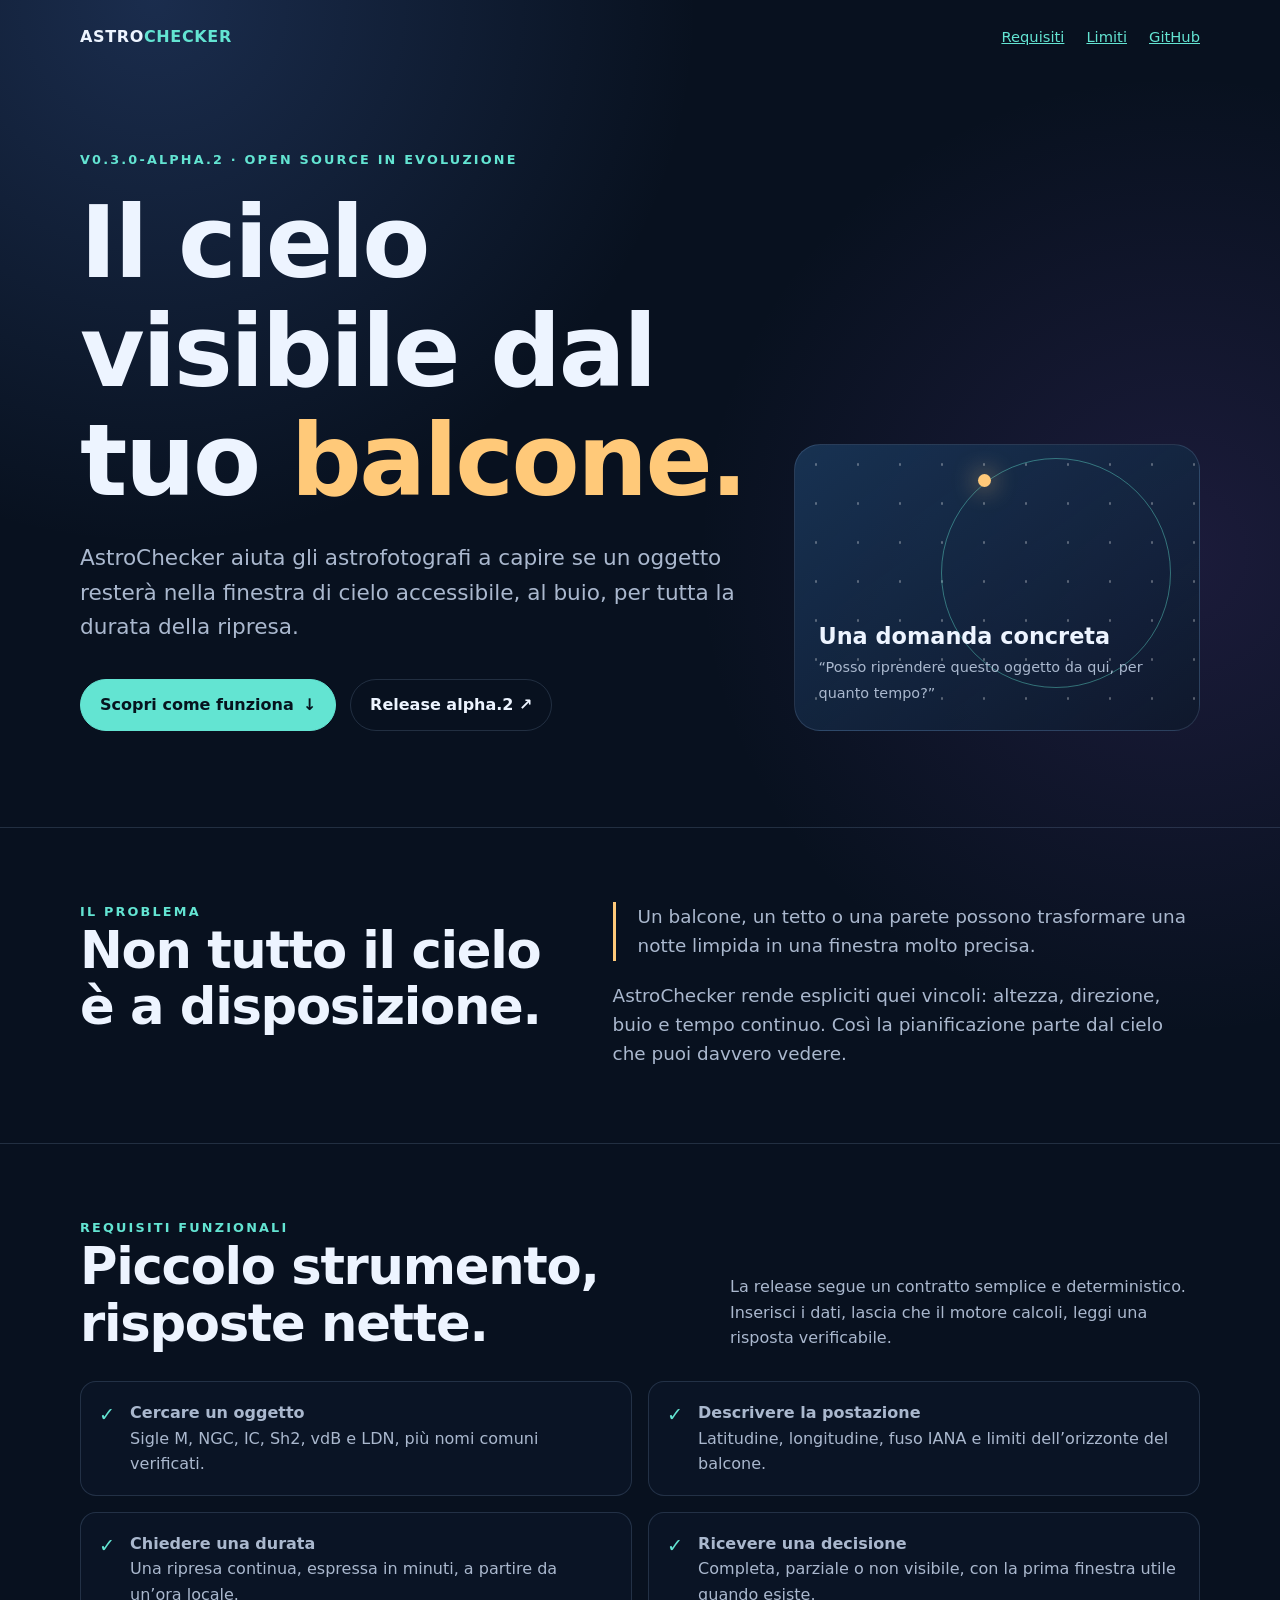
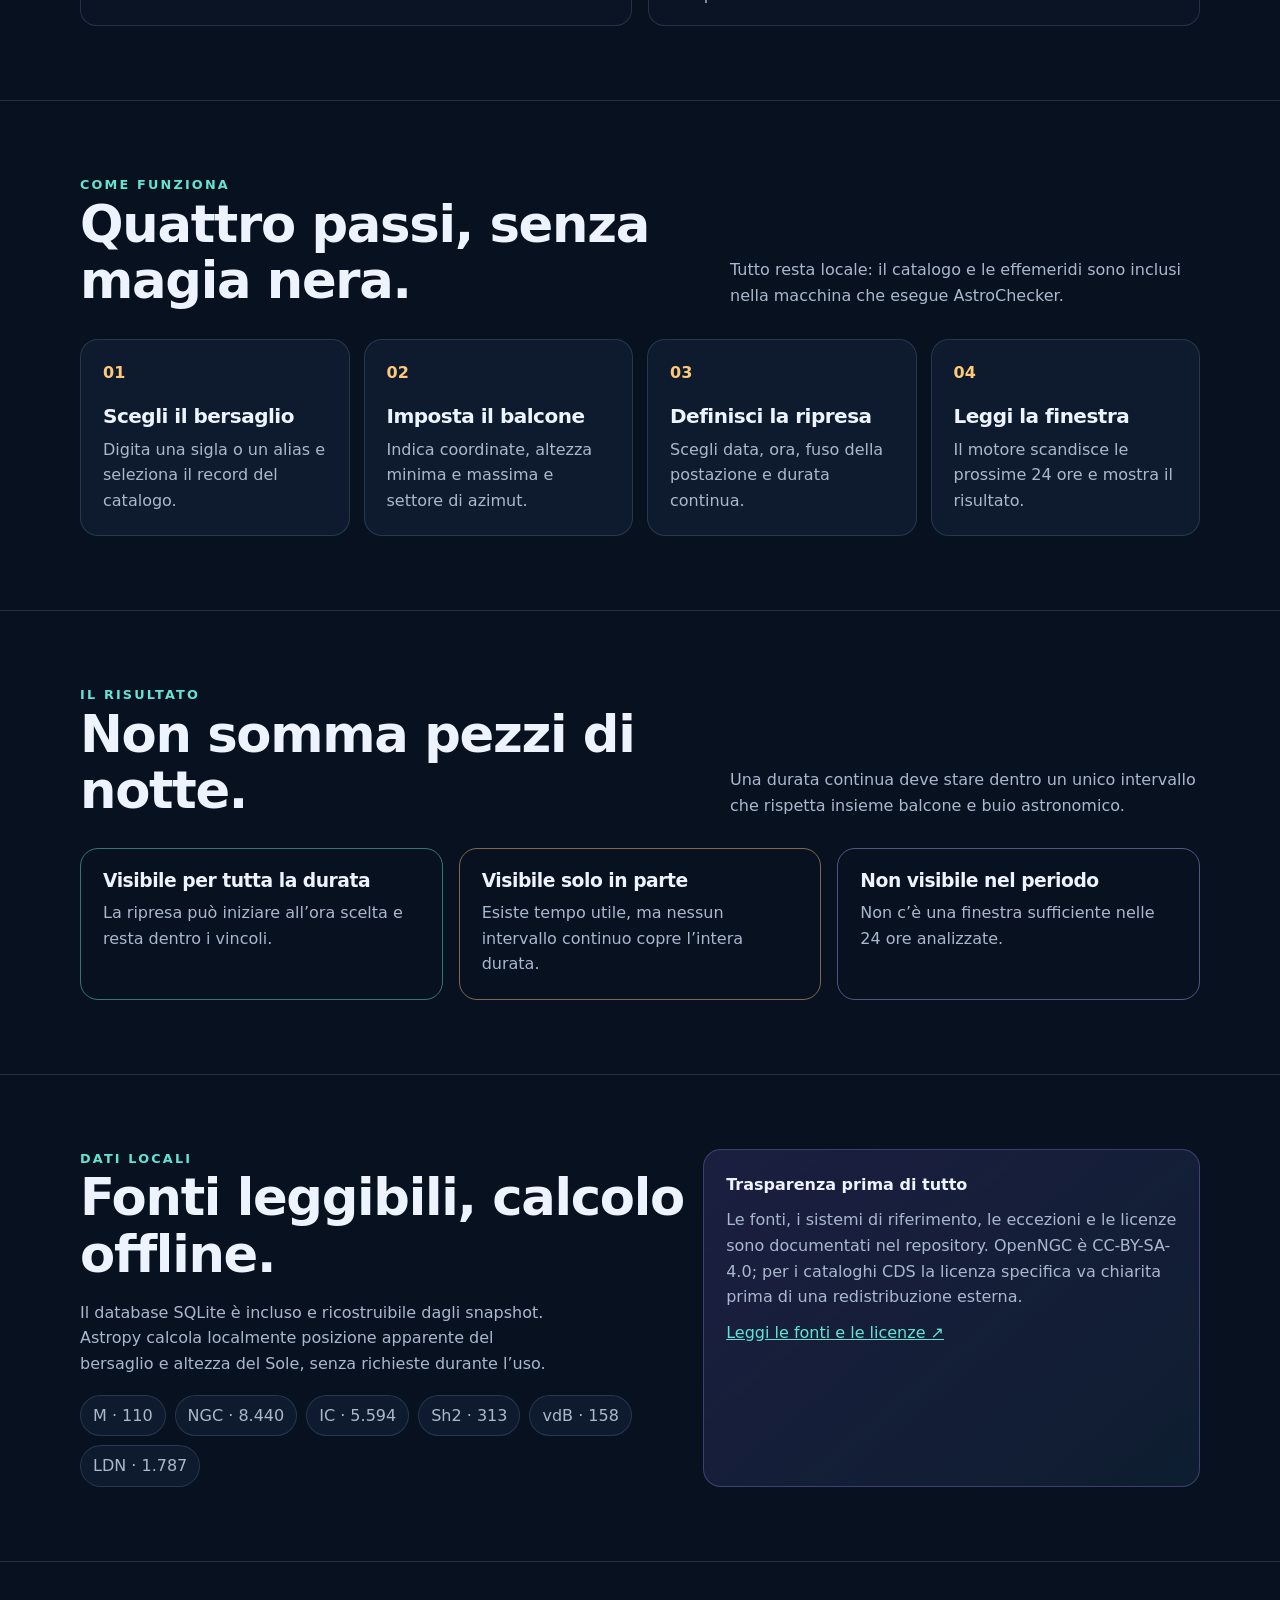
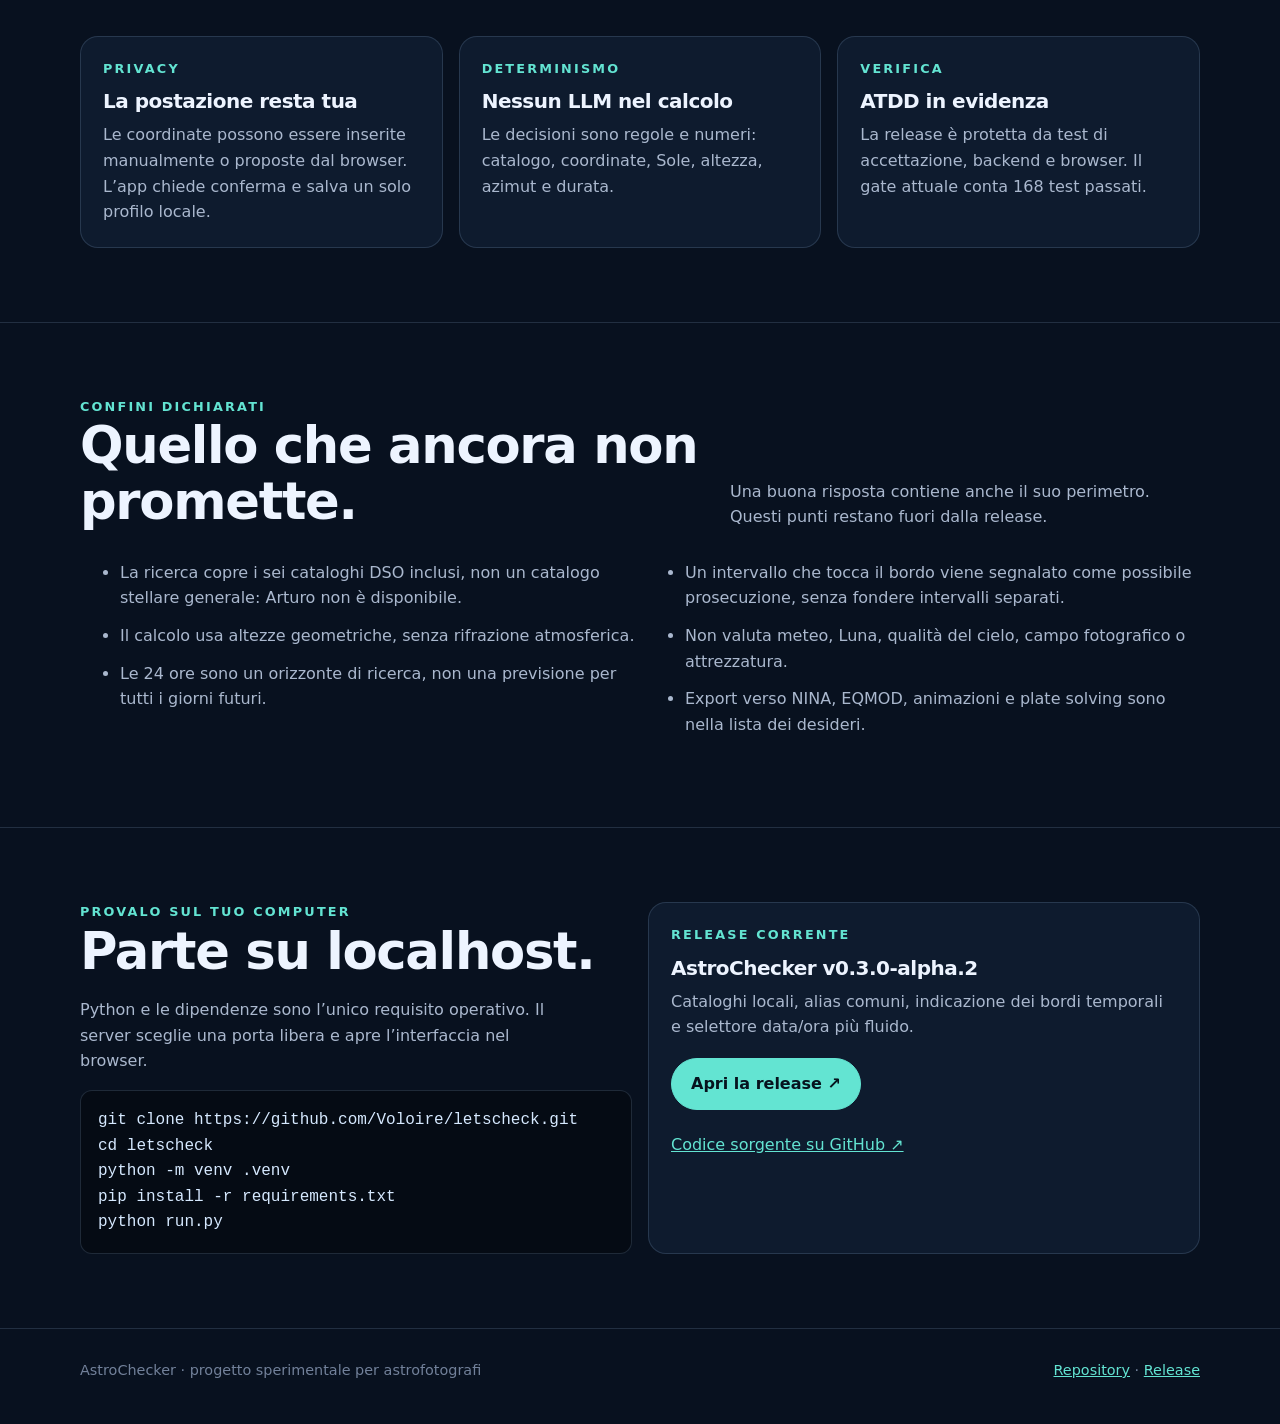
==== docs/index.html @ 970d2147 "Publish AstroChecker project page" ====
<!doctype html>
<html lang="it">
<head>
  <meta charset="utf-8">
  <meta name="viewport" content="width=device-width, initial-scale=1">
  <meta name="description" content="AstroChecker: pianifica una sessione fotografica dal tuo balcone, con dati locali e criteri trasparenti.">
  <title>AstroChecker · Pianifica il cielo dal tuo balcone</title>
  <style>
    :root {
      color-scheme: dark;
      --ink: #edf4ff;
      --muted: #aab8ce;
      --faint: #72819a;
      --bg: #08111f;
      --panel: rgba(17, 31, 52, .78);
      --line: rgba(152, 181, 221, .18);
      --cyan: #63e4d2;
      --amber: #ffc979;
      --violet: #a99cff;
      --max: 1120px;
    }
    * { box-sizing: border-box; }
    html { scroll-behavior: smooth; }
    body {
      margin: 0;
      color: var(--ink);
      background:
        radial-gradient(circle at 12% 0%, rgba(76, 119, 202, .27), transparent 34rem),
        radial-gradient(circle at 92% 12%, rgba(117, 74, 185, .18), transparent 30rem),
        var(--bg);
      font: 16px/1.6 system-ui, -apple-system, BlinkMacSystemFont, "Segoe UI", sans-serif;
    }
    a { color: var(--cyan); }
    a:focus-visible, button:focus-visible { outline: 3px solid var(--amber); outline-offset: 4px; }
    .shell { width: min(calc(100% - 40px), var(--max)); margin: 0 auto; }
    .topbar { display: flex; justify-content: space-between; align-items: center; padding: 24px 0; }
    .brand { color: var(--ink); text-decoration: none; font-weight: 750; letter-spacing: .04em; }
    .brand span { color: var(--cyan); }
    .toplinks { display: flex; gap: 22px; font-size: .92rem; }
    .hero { padding: 76px 0 96px; position: relative; }
    .eyebrow { color: var(--cyan); font-size: .8rem; font-weight: 800; letter-spacing: .17em; text-transform: uppercase; }
    h1, h2, h3 { line-height: 1.1; margin: 0; letter-spacing: -.025em; }
    h1 { max-width: 820px; font-size: clamp(2.8rem, 8vw, 6.2rem); margin-top: 18px; }
    h1 em { color: var(--amber); font-style: normal; }
    .lead { color: var(--muted); font-size: clamp(1.1rem, 2vw, 1.35rem); max-width: 680px; margin: 26px 0 34px; }
    .actions { display: flex; flex-wrap: wrap; gap: 14px; }
    .button { border: 1px solid var(--line); border-radius: 999px; color: var(--ink); display: inline-flex; align-items: center; gap: 9px; padding: 12px 19px; text-decoration: none; font-weight: 700; }
    .button.primary { color: #06131e; background: var(--cyan); border-color: var(--cyan); }
    .button:hover { transform: translateY(-1px); }
    .hero-grid { display: grid; grid-template-columns: 1.25fr .75fr; gap: 36px; align-items: end; }
    .sky-card { min-height: 250px; border: 1px solid var(--line); border-radius: 26px; background: linear-gradient(145deg, rgba(25, 53, 87, .9), rgba(14, 24, 43, .78)); padding: 24px; position: relative; overflow: hidden; }
    .sky-card:before { content: ""; position: absolute; inset: 0; background-image: radial-gradient(circle, rgba(255,255,255,.75) 0 1px, transparent 1.5px); background-size: 42px 39px; opacity: .4; }
    .orbit { position: absolute; width: 230px; height: 230px; border: 1px solid rgba(99, 228, 210, .42); border-radius: 50%; right: 28px; top: 13px; }
    .orbit:after { content: ""; position: absolute; width: 13px; height: 13px; border-radius: 50%; background: var(--amber); top: 15px; left: 36px; box-shadow: 0 0 25px var(--amber); }
    .sky-copy { position: relative; z-index: 1; margin-top: 150px; }
    .sky-copy strong { display: block; font-size: 1.4rem; }
    .sky-copy span { color: var(--muted); font-size: .9rem; }
    section { padding: 74px 0; border-top: 1px solid var(--line); }
    .section-heading { display: flex; justify-content: space-between; gap: 30px; align-items: end; margin-bottom: 30px; }
    h2 { font-size: clamp(2rem, 4vw, 3.2rem); }
    .section-intro { max-width: 470px; color: var(--muted); margin: 0; }
    .problem { display: grid; grid-template-columns: .9fr 1.1fr; gap: 52px; }
    .problem p { color: var(--muted); font-size: 1.15rem; margin: 0; }
    .quote { border-left: 3px solid var(--amber); padding-left: 22px; color: var(--ink); font-size: 1.35rem; }
    .cards { display: grid; grid-template-columns: repeat(3, 1fr); gap: 16px; }
    .card { border: 1px solid var(--line); border-radius: 18px; background: var(--panel); padding: 22px; }
    .card .number { color: var(--cyan); font-weight: 800; font-size: .83rem; letter-spacing: .14em; }
    .card h3 { margin-top: 11px; font-size: 1.25rem; }
    .card p { color: var(--muted); margin: 10px 0 0; }
    .requirements { display: grid; grid-template-columns: 1fr 1fr; gap: 16px; }
    .requirement { display: flex; gap: 15px; border: 1px solid var(--line); border-radius: 16px; padding: 18px; background: rgba(12, 24, 42, .62); }
    .check { color: var(--cyan); font-size: 1.2rem; font-weight: 900; }
    .requirement strong { display: block; }
    .requirement span:last-child { color: var(--muted); }
    .flow { counter-reset: step; display: grid; grid-template-columns: repeat(4, 1fr); gap: 14px; }
    .flow .card { position: relative; padding-top: 54px; }
    .flow .card:before { counter-increment: step; content: counter(step, decimal-leading-zero); position: absolute; top: 20px; left: 22px; color: var(--amber); font-weight: 850; }
    .results { display: grid; grid-template-columns: repeat(3, 1fr); gap: 16px; }
    .result { padding: 22px; border-radius: 18px; border: 1px solid var(--line); }
    .result h3 { margin-bottom: 8px; }
    .result p { color: var(--muted); margin: 0; }
    .result.full { border-color: rgba(99, 228, 210, .48); }
    .result.partial { border-color: rgba(255, 201, 121, .48); }
    .result.none { border-color: rgba(169, 156, 255, .48); }
    .data-grid { display: grid; grid-template-columns: 1.1fr .9fr; gap: 16px; }
    .catalogs { display: flex; flex-wrap: wrap; gap: 9px; margin-top: 18px; }
    .pill { border: 1px solid var(--line); border-radius: 999px; padding: 7px 12px; color: var(--muted); background: rgba(16, 31, 53, .75); }
    .note { border-radius: 18px; padding: 22px; background: linear-gradient(140deg, rgba(84, 70, 160, .26), rgba(20, 42, 65, .52)); border: 1px solid rgba(169, 156, 255, .27); }
    .note p { color: var(--muted); margin: 10px 0 0; }
    .limits { columns: 2; column-gap: 50px; color: var(--muted); }
    .limits li { break-inside: avoid; margin-bottom: 12px; }
    .launch { display: grid; grid-template-columns: 1fr 1fr; gap: 16px; align-items: stretch; }
    pre { overflow-x: auto; white-space: pre-wrap; overflow-wrap: anywhere; margin: 16px 0 0; padding: 17px; border-radius: 12px; color: #d6e9ff; background: #050b14; border: 1px solid var(--line); }
    .hero-grid > *, .problem > *, .data-grid > *, .launch > * { min-width: 0; }
    code { font-family: ui-monospace, SFMono-Regular, Consolas, monospace; }
    footer { border-top: 1px solid var(--line); padding: 30px 0 42px; color: var(--faint); font-size: .9rem; }
    footer .shell { display: flex; justify-content: space-between; gap: 20px; }
    @media (max-width: 800px) {
      .shell { width: min(calc(100% - 28px), var(--max)); }
      .topbar { align-items: flex-start; }
      .toplinks { gap: 12px; flex-direction: column; align-items: flex-end; }
      .hero { padding: 50px 0 68px; }
      .hero-grid, .problem, .data-grid, .launch { grid-template-columns: 1fr; }
      .sky-card { min-height: 205px; }
      .cards, .results, .flow { grid-template-columns: 1fr; }
      .requirements { grid-template-columns: 1fr; }
      .section-heading { display: block; }
      .section-intro { margin-top: 14px; }
      .limits { columns: 1; }
      footer .shell { display: block; }
    }
  </style>
</head>
<body>
  <header class="shell topbar">
    <a class="brand" href="#top">ASTRO<span>CHECKER</span></a>
    <nav class="toplinks" aria-label="Navigazione principale">
      <a href="#requisiti">Requisiti</a>
      <a href="#limiti">Limiti</a>
      <a href="https://github.com/Voloire/letscheck">GitHub</a>
    </nav>
  </header>

  <main id="top">
    <div class="shell hero">
      <div class="hero-grid">
        <div>
          <div class="eyebrow">v0.3.0-alpha.2 · open source in evoluzione</div>
          <h1>Il cielo visibile dal tuo <em>balcone.</em></h1>
          <p class="lead">AstroChecker aiuta gli astrofotografi a capire se un oggetto resterà nella finestra di cielo accessibile, al buio, per tutta la durata della ripresa.</p>
          <div class="actions">
            <a class="button primary" href="#come-funziona">Scopri come funziona <span aria-hidden="true">↓</span></a>
            <a class="button" href="https://github.com/Voloire/letscheck/releases/tag/v0.3.0-alpha.2">Release alpha.2 ↗</a>
          </div>
        </div>
        <div class="sky-card" aria-label="Illustrazione di una traiettoria nel cielo">
          <div class="orbit" aria-hidden="true"></div>
          <div class="sky-copy"><strong>Una domanda concreta</strong><span>“Posso riprendere questo oggetto da qui, per quanto tempo?”</span></div>
        </div>
      </div>
    </div>

    <section id="problema"><div class="shell problem">
      <div><div class="eyebrow">Il problema</div><h2>Non tutto il cielo è a disposizione.</h2></div>
      <div><p class="quote">Un balcone, un tetto o una parete possono trasformare una notte limpida in una finestra molto precisa.</p><p style="margin-top:20px">AstroChecker rende espliciti quei vincoli: altezza, direzione, buio e tempo continuo. Così la pianificazione parte dal cielo che puoi davvero vedere.</p></div>
    </div></section>

    <section id="requisiti"><div class="shell">
      <div class="section-heading"><div><div class="eyebrow">Requisiti funzionali</div><h2>Piccolo strumento, risposte nette.</h2></div><p class="section-intro">La release segue un contratto semplice e deterministico. Inserisci i dati, lascia che il motore calcoli, leggi una risposta verificabile.</p></div>
      <div class="requirements">
        <div class="requirement"><span class="check">✓</span><span><strong>Cercare un oggetto</strong><span>Sigle M, NGC, IC, Sh2, vdB e LDN, più nomi comuni verificati.</span></span></div>
        <div class="requirement"><span class="check">✓</span><span><strong>Descrivere la postazione</strong><span>Latitudine, longitudine, fuso IANA e limiti dell’orizzonte del balcone.</span></span></div>
        <div class="requirement"><span class="check">✓</span><span><strong>Chiedere una durata</strong><span>Una ripresa continua, espressa in minuti, a partire da un’ora locale.</span></span></div>
        <div class="requirement"><span class="check">✓</span><span><strong>Ricevere una decisione</strong><span>Completa, parziale o non visibile, con la prima finestra utile quando esiste.</span></span></div>
      </div>
    </div></section>

    <section id="come-funziona"><div class="shell">
      <div class="section-heading"><div><div class="eyebrow">Come funziona</div><h2>Quattro passi, senza magia nera.</h2></div><p class="section-intro">Tutto resta locale: il catalogo e le effemeridi sono inclusi nella macchina che esegue AstroChecker.</p></div>
      <div class="flow">
        <article class="card"><h3>Scegli il bersaglio</h3><p>Digita una sigla o un alias e seleziona il record del catalogo.</p></article>
        <article class="card"><h3>Imposta il balcone</h3><p>Indica coordinate, altezza minima e massima e settore di azimut.</p></article>
        <article class="card"><h3>Definisci la ripresa</h3><p>Scegli data, ora, fuso della postazione e durata continua.</p></article>
        <article class="card"><h3>Leggi la finestra</h3><p>Il motore scandisce le prossime 24 ore e mostra il risultato.</p></article>
      </div>
    </div></section>

    <section id="risultati"><div class="shell">
      <div class="section-heading"><div><div class="eyebrow">Il risultato</div><h2>Non somma pezzi di notte.</h2></div><p class="section-intro">Una durata continua deve stare dentro un unico intervallo che rispetta insieme balcone e buio astronomico.</p></div>
      <div class="results">
        <article class="result full"><h3>Visibile per tutta la durata</h3><p>La ripresa può iniziare all’ora scelta e resta dentro i vincoli.</p></article>
        <article class="result partial"><h3>Visibile solo in parte</h3><p>Esiste tempo utile, ma nessun intervallo continuo copre l’intera durata.</p></article>
        <article class="result none"><h3>Non visibile nel periodo</h3><p>Non c’è una finestra sufficiente nelle 24 ore analizzate.</p></article>
      </div>
    </div></section>

    <section id="dati"><div class="shell data-grid">
      <div><div class="eyebrow">Dati locali</div><h2>Fonti leggibili, calcolo offline.</h2><p class="section-intro" style="margin-top:18px">Il database SQLite è incluso e ricostruibile dagli snapshot. Astropy calcola localmente posizione apparente del bersaglio e altezza del Sole, senza richieste durante l’uso.</p><div class="catalogs"><span class="pill">M · 110</span><span class="pill">NGC · 8.440</span><span class="pill">IC · 5.594</span><span class="pill">Sh2 · 313</span><span class="pill">vdB · 158</span><span class="pill">LDN · 1.787</span></div></div>
      <aside class="note"><strong>Trasparenza prima di tutto</strong><p>Le fonti, i sistemi di riferimento, le eccezioni e le licenze sono documentati nel repository. OpenNGC è CC-BY-SA-4.0; per i cataloghi CDS la licenza specifica va chiarita prima di una redistribuzione esterna.</p><p><a href="https://github.com/Voloire/letscheck/blob/main/FONTI-DATI.md">Leggi le fonti e le licenze ↗</a></p></aside>
    </div></section>

    <section id="privacy"><div class="shell cards">
      <article class="card"><div class="eyebrow">Privacy</div><h3>La postazione resta tua</h3><p>Le coordinate possono essere inserite manualmente o proposte dal browser. L’app chiede conferma e salva un solo profilo locale.</p></article>
      <article class="card"><div class="eyebrow">Determinismo</div><h3>Nessun LLM nel calcolo</h3><p>Le decisioni sono regole e numeri: catalogo, coordinate, Sole, altezza, azimut e durata.</p></article>
      <article class="card"><div class="eyebrow">Verifica</div><h3>ATDD in evidenza</h3><p>La release è protetta da test di accettazione, backend e browser. Il gate attuale conta 168 test passati.</p></article>
    </div></section>

    <section id="limiti"><div class="shell">
      <div class="section-heading"><div><div class="eyebrow">Confini dichiarati</div><h2>Quello che ancora non promette.</h2></div><p class="section-intro">Una buona risposta contiene anche il suo perimetro. Questi punti restano fuori dalla release.</p></div>
      <ul class="limits"><li>La ricerca copre i sei cataloghi DSO inclusi, non un catalogo stellare generale: Arturo non è disponibile.</li><li>Il calcolo usa altezze geometriche, senza rifrazione atmosferica.</li><li>Le 24 ore sono un orizzonte di ricerca, non una previsione per tutti i giorni futuri.</li><li>Un intervallo che tocca il bordo viene segnalato come possibile prosecuzione, senza fondere intervalli separati.</li><li>Non valuta meteo, Luna, qualità del cielo, campo fotografico o attrezzatura.</li><li>Export verso NINA, EQMOD, animazioni e plate solving sono nella lista dei desideri.</li></ul>
    </div></section>

    <section id="avvio"><div class="shell launch">
      <div><div class="eyebrow">Provalo sul tuo computer</div><h2>Parte su localhost.</h2><p class="section-intro" style="margin-top:18px">Python e le dipendenze sono l’unico requisito operativo. Il server sceglie una porta libera e apre l’interfaccia nel browser.</p><pre><code>git clone https://github.com/Voloire/letscheck.git
cd letscheck
python -m venv .venv
pip install -r requirements.txt
python run.py</code></pre></div>
      <div class="card"><div class="eyebrow">Release corrente</div><h3>AstroChecker v0.3.0-alpha.2</h3><p>Cataloghi locali, alias comuni, indicazione dei bordi temporali e selettore data/ora più fluido.</p><p style="margin-top:18px"><a class="button primary" href="https://github.com/Voloire/letscheck/releases/tag/v0.3.0-alpha.2">Apri la release ↗</a></p><p style="margin-top:22px"><a href="https://github.com/Voloire/letscheck">Codice sorgente su GitHub ↗</a></p></div>
    </div></section>
  </main>

  <footer><div class="shell"><span>AstroChecker · progetto sperimentale per astrofotografi</span><span><a href="https://github.com/Voloire/letscheck">Repository</a> · <a href="https://github.com/Voloire/letscheck/releases">Release</a></span></div></footer>
</body>
</html>
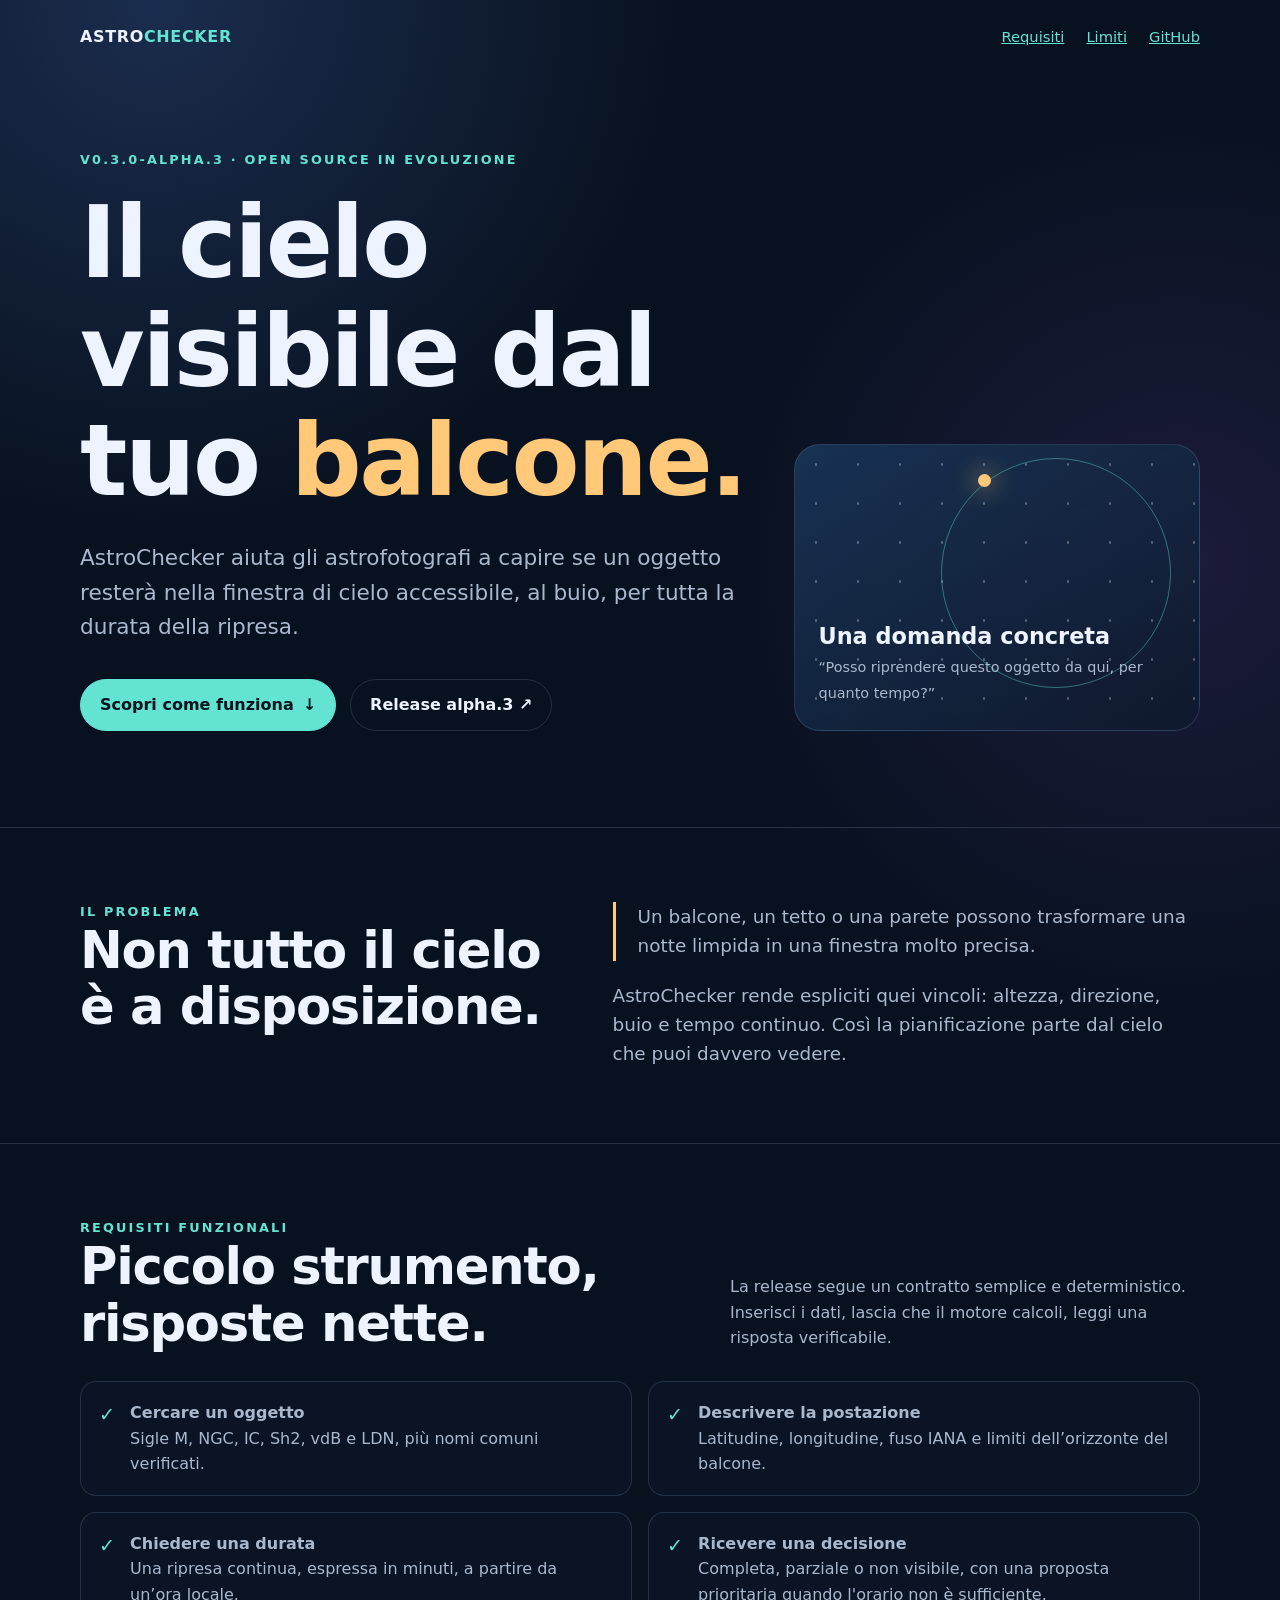
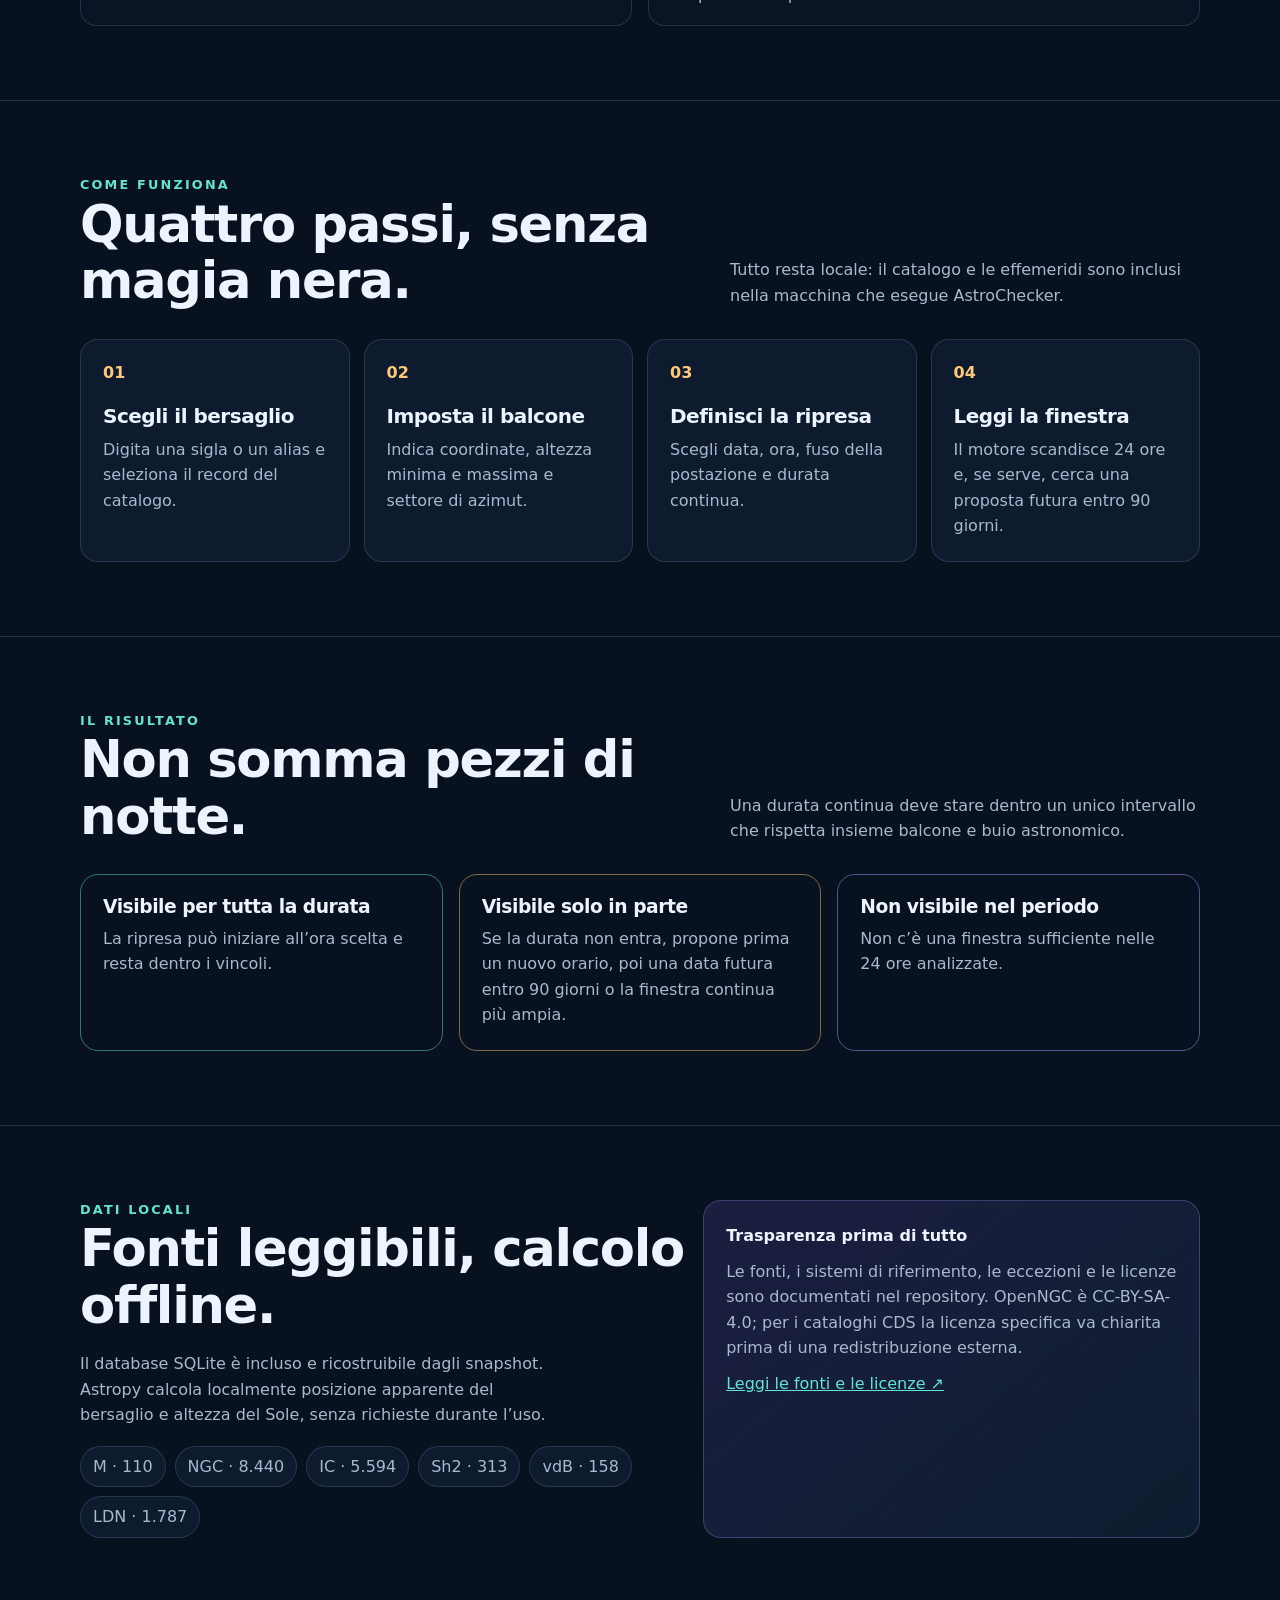
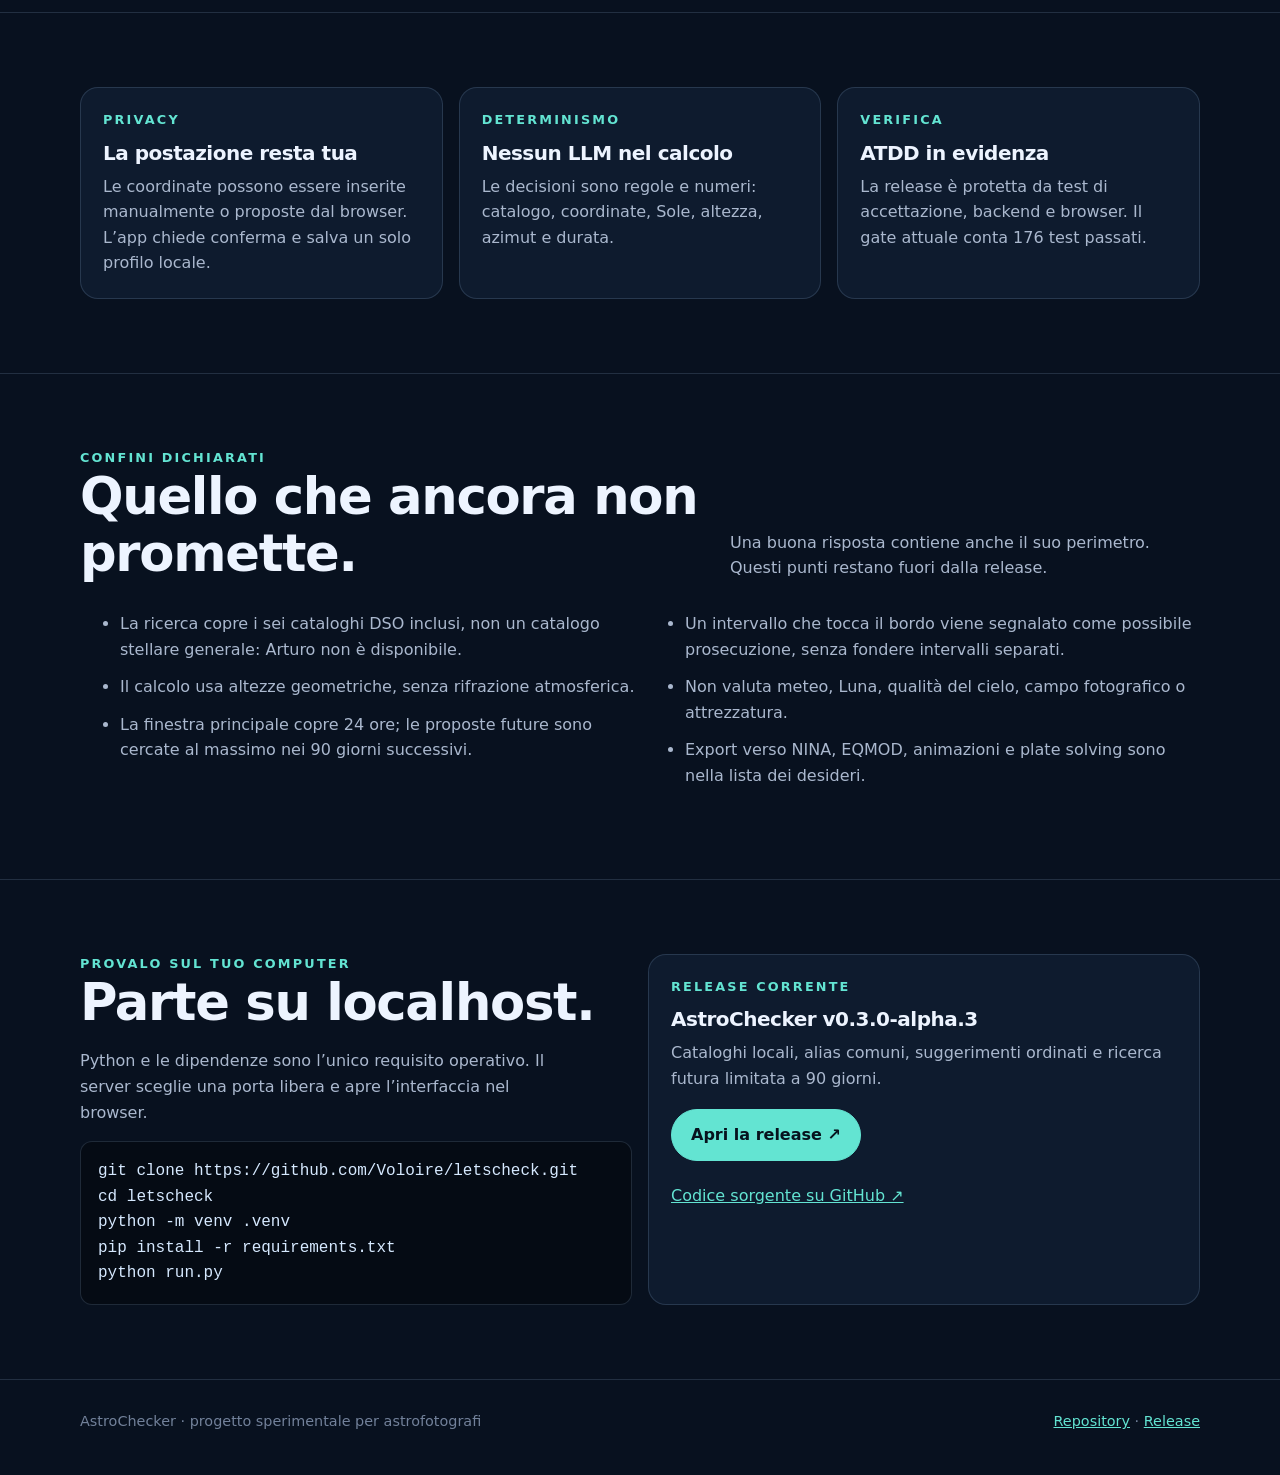
==== commit da05ab05: "Aggiorna la pagina pubblica per alpha.3" ====
--- a/docs/index.html
+++ b/docs/index.html
@@ -125,12 +125,12 @@
     <div class="shell hero">
       <div class="hero-grid">
         <div>
-          <div class="eyebrow">v0.3.0-alpha.2 · open source in evoluzione</div>
+          <div class="eyebrow">v0.3.0-alpha.3 · open source in evoluzione</div>
           <h1>Il cielo visibile dal tuo <em>balcone.</em></h1>
           <p class="lead">AstroChecker aiuta gli astrofotografi a capire se un oggetto resterà nella finestra di cielo accessibile, al buio, per tutta la durata della ripresa.</p>
           <div class="actions">
             <a class="button primary" href="#come-funziona">Scopri come funziona <span aria-hidden="true">↓</span></a>
-            <a class="button" href="https://github.com/Voloire/letscheck/releases/tag/v0.3.0-alpha.2">Release alpha.2 ↗</a>
+            <a class="button" href="https://github.com/Voloire/letscheck/releases/tag/v0.3.0-alpha.3">Release alpha.3 ↗</a>
           </div>
         </div>
         <div class="sky-card" aria-label="Illustrazione di una traiettoria nel cielo">
@@ -151,7 +151,7 @@
         <div class="requirement"><span class="check">✓</span><span><strong>Cercare un oggetto</strong><span>Sigle M, NGC, IC, Sh2, vdB e LDN, più nomi comuni verificati.</span></span></div>
         <div class="requirement"><span class="check">✓</span><span><strong>Descrivere la postazione</strong><span>Latitudine, longitudine, fuso IANA e limiti dell’orizzonte del balcone.</span></span></div>
         <div class="requirement"><span class="check">✓</span><span><strong>Chiedere una durata</strong><span>Una ripresa continua, espressa in minuti, a partire da un’ora locale.</span></span></div>
-        <div class="requirement"><span class="check">✓</span><span><strong>Ricevere una decisione</strong><span>Completa, parziale o non visibile, con la prima finestra utile quando esiste.</span></span></div>
+        <div class="requirement"><span class="check">✓</span><span><strong>Ricevere una decisione</strong><span>Completa, parziale o non visibile, con una proposta prioritaria quando l'orario non è sufficiente.</span></span></div>
       </div>
     </div></section>
 
@@ -161,7 +161,7 @@
         <article class="card"><h3>Scegli il bersaglio</h3><p>Digita una sigla o un alias e seleziona il record del catalogo.</p></article>
         <article class="card"><h3>Imposta il balcone</h3><p>Indica coordinate, altezza minima e massima e settore di azimut.</p></article>
         <article class="card"><h3>Definisci la ripresa</h3><p>Scegli data, ora, fuso della postazione e durata continua.</p></article>
-        <article class="card"><h3>Leggi la finestra</h3><p>Il motore scandisce le prossime 24 ore e mostra il risultato.</p></article>
+        <article class="card"><h3>Leggi la finestra</h3><p>Il motore scandisce 24 ore e, se serve, cerca una proposta futura entro 90 giorni.</p></article>
       </div>
     </div></section>
 
@@ -169,7 +169,7 @@
       <div class="section-heading"><div><div class="eyebrow">Il risultato</div><h2>Non somma pezzi di notte.</h2></div><p class="section-intro">Una durata continua deve stare dentro un unico intervallo che rispetta insieme balcone e buio astronomico.</p></div>
       <div class="results">
         <article class="result full"><h3>Visibile per tutta la durata</h3><p>La ripresa può iniziare all’ora scelta e resta dentro i vincoli.</p></article>
-        <article class="result partial"><h3>Visibile solo in parte</h3><p>Esiste tempo utile, ma nessun intervallo continuo copre l’intera durata.</p></article>
+        <article class="result partial"><h3>Visibile solo in parte</h3><p>Se la durata non entra, propone prima un nuovo orario, poi una data futura entro 90 giorni o la finestra continua più ampia.</p></article>
         <article class="result none"><h3>Non visibile nel periodo</h3><p>Non c’è una finestra sufficiente nelle 24 ore analizzate.</p></article>
       </div>
     </div></section>
@@ -182,12 +182,12 @@
     <section id="privacy"><div class="shell cards">
       <article class="card"><div class="eyebrow">Privacy</div><h3>La postazione resta tua</h3><p>Le coordinate possono essere inserite manualmente o proposte dal browser. L’app chiede conferma e salva un solo profilo locale.</p></article>
       <article class="card"><div class="eyebrow">Determinismo</div><h3>Nessun LLM nel calcolo</h3><p>Le decisioni sono regole e numeri: catalogo, coordinate, Sole, altezza, azimut e durata.</p></article>
-      <article class="card"><div class="eyebrow">Verifica</div><h3>ATDD in evidenza</h3><p>La release è protetta da test di accettazione, backend e browser. Il gate attuale conta 168 test passati.</p></article>
+      <article class="card"><div class="eyebrow">Verifica</div><h3>ATDD in evidenza</h3><p>La release è protetta da test di accettazione, backend e browser. Il gate attuale conta 176 test passati.</p></article>
     </div></section>
 
     <section id="limiti"><div class="shell">
       <div class="section-heading"><div><div class="eyebrow">Confini dichiarati</div><h2>Quello che ancora non promette.</h2></div><p class="section-intro">Una buona risposta contiene anche il suo perimetro. Questi punti restano fuori dalla release.</p></div>
-      <ul class="limits"><li>La ricerca copre i sei cataloghi DSO inclusi, non un catalogo stellare generale: Arturo non è disponibile.</li><li>Il calcolo usa altezze geometriche, senza rifrazione atmosferica.</li><li>Le 24 ore sono un orizzonte di ricerca, non una previsione per tutti i giorni futuri.</li><li>Un intervallo che tocca il bordo viene segnalato come possibile prosecuzione, senza fondere intervalli separati.</li><li>Non valuta meteo, Luna, qualità del cielo, campo fotografico o attrezzatura.</li><li>Export verso NINA, EQMOD, animazioni e plate solving sono nella lista dei desideri.</li></ul>
+      <ul class="limits"><li>La ricerca copre i sei cataloghi DSO inclusi, non un catalogo stellare generale: Arturo non è disponibile.</li><li>Il calcolo usa altezze geometriche, senza rifrazione atmosferica.</li><li>La finestra principale copre 24 ore; le proposte future sono cercate al massimo nei 90 giorni successivi.</li><li>Un intervallo che tocca il bordo viene segnalato come possibile prosecuzione, senza fondere intervalli separati.</li><li>Non valuta meteo, Luna, qualità del cielo, campo fotografico o attrezzatura.</li><li>Export verso NINA, EQMOD, animazioni e plate solving sono nella lista dei desideri.</li></ul>
     </div></section>
 
     <section id="avvio"><div class="shell launch">
@@ -196,7 +196,7 @@
 python -m venv .venv
 pip install -r requirements.txt
 python run.py</code></pre></div>
-      <div class="card"><div class="eyebrow">Release corrente</div><h3>AstroChecker v0.3.0-alpha.2</h3><p>Cataloghi locali, alias comuni, indicazione dei bordi temporali e selettore data/ora più fluido.</p><p style="margin-top:18px"><a class="button primary" href="https://github.com/Voloire/letscheck/releases/tag/v0.3.0-alpha.2">Apri la release ↗</a></p><p style="margin-top:22px"><a href="https://github.com/Voloire/letscheck">Codice sorgente su GitHub ↗</a></p></div>
+      <div class="card"><div class="eyebrow">Release corrente</div><h3>AstroChecker v0.3.0-alpha.3</h3><p>Cataloghi locali, alias comuni, suggerimenti ordinati e ricerca futura limitata a 90 giorni.</p><p style="margin-top:18px"><a class="button primary" href="https://github.com/Voloire/letscheck/releases/tag/v0.3.0-alpha.3">Apri la release ↗</a></p><p style="margin-top:22px"><a href="https://github.com/Voloire/letscheck">Codice sorgente su GitHub ↗</a></p></div>
     </div></section>
   </main>
 
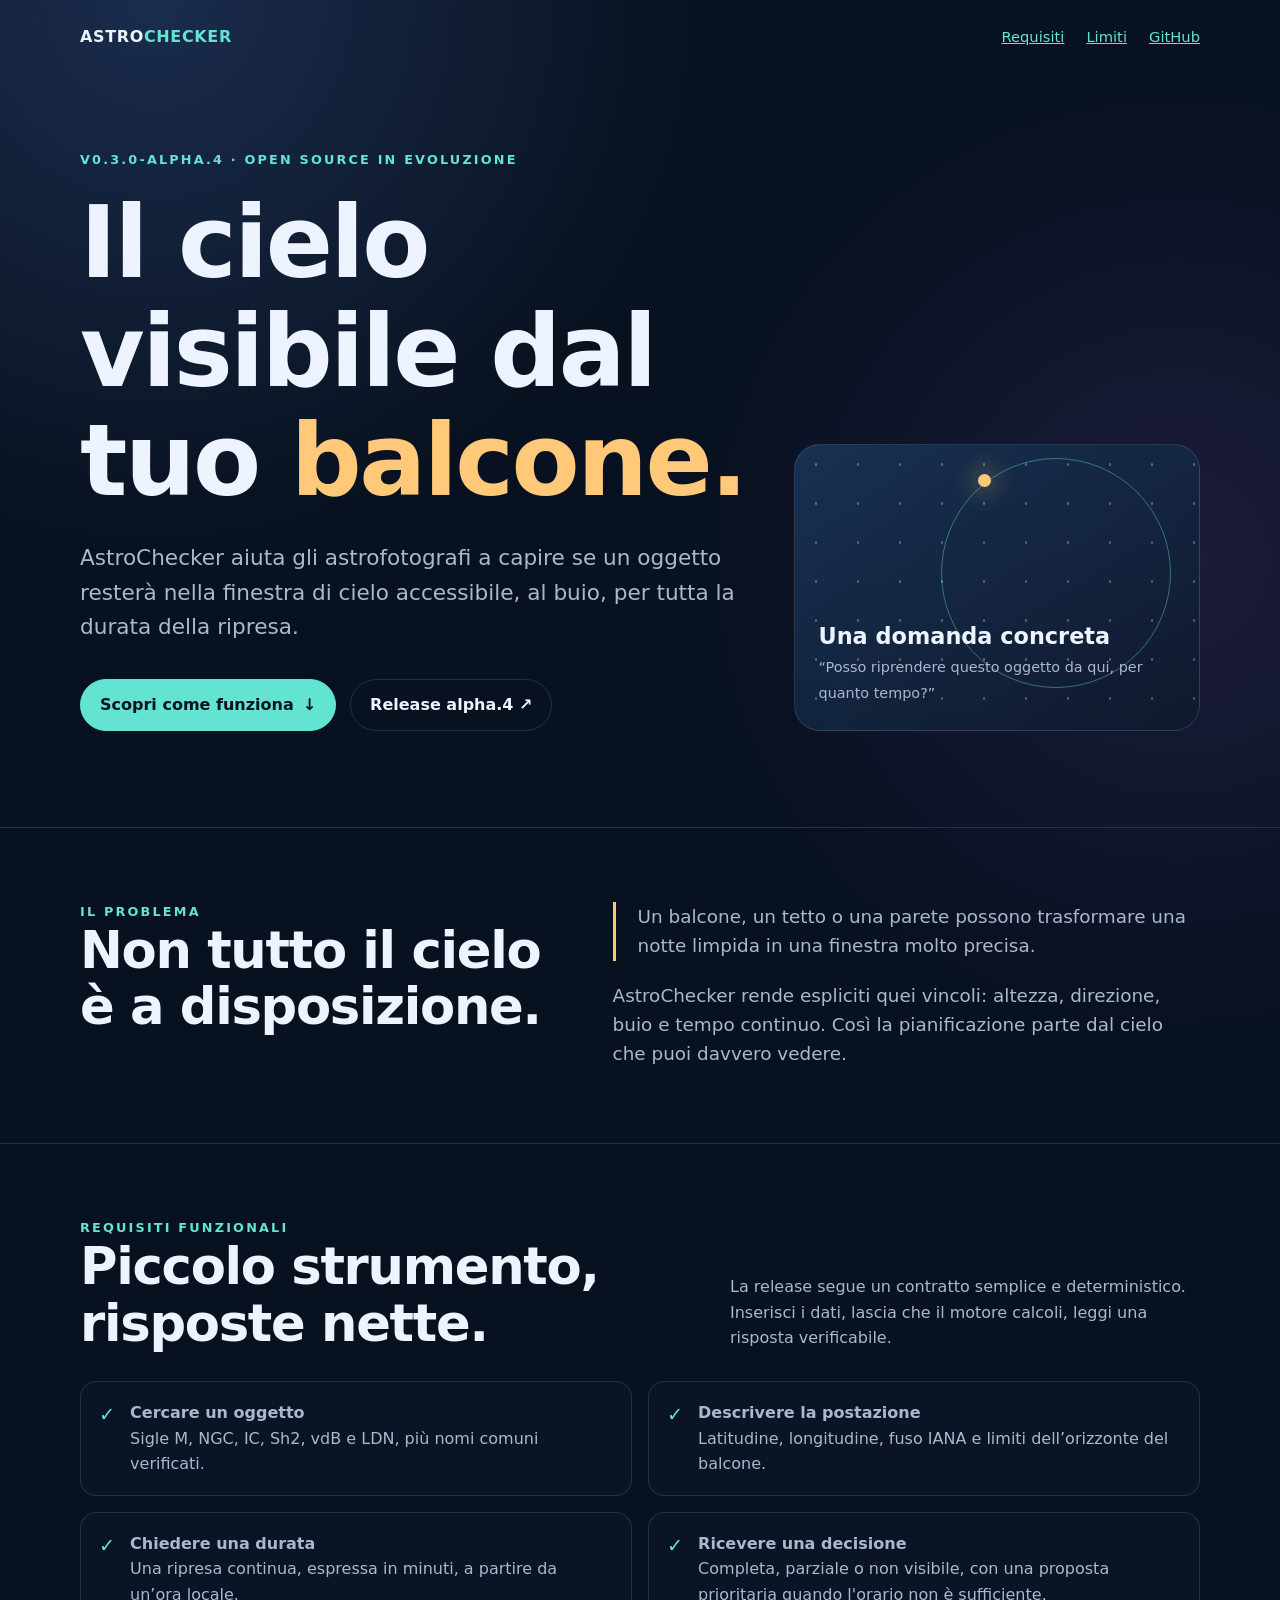
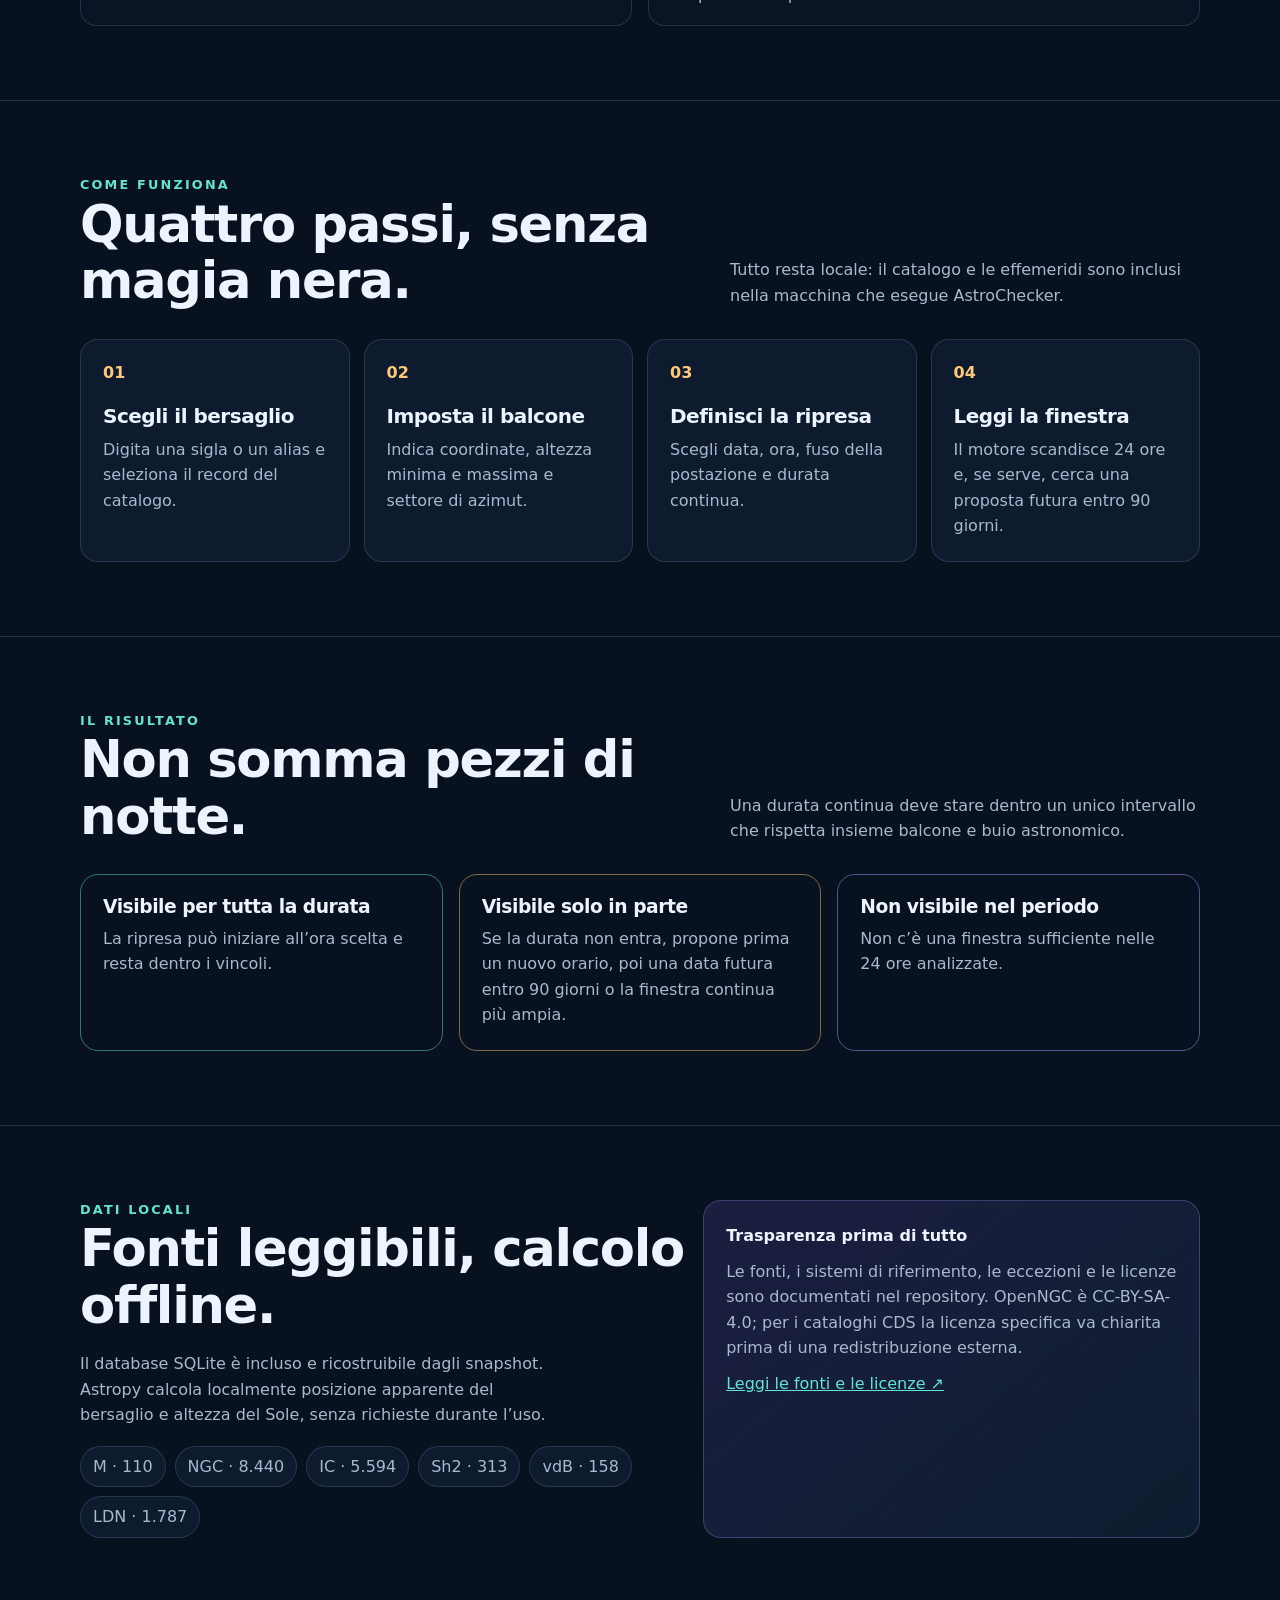
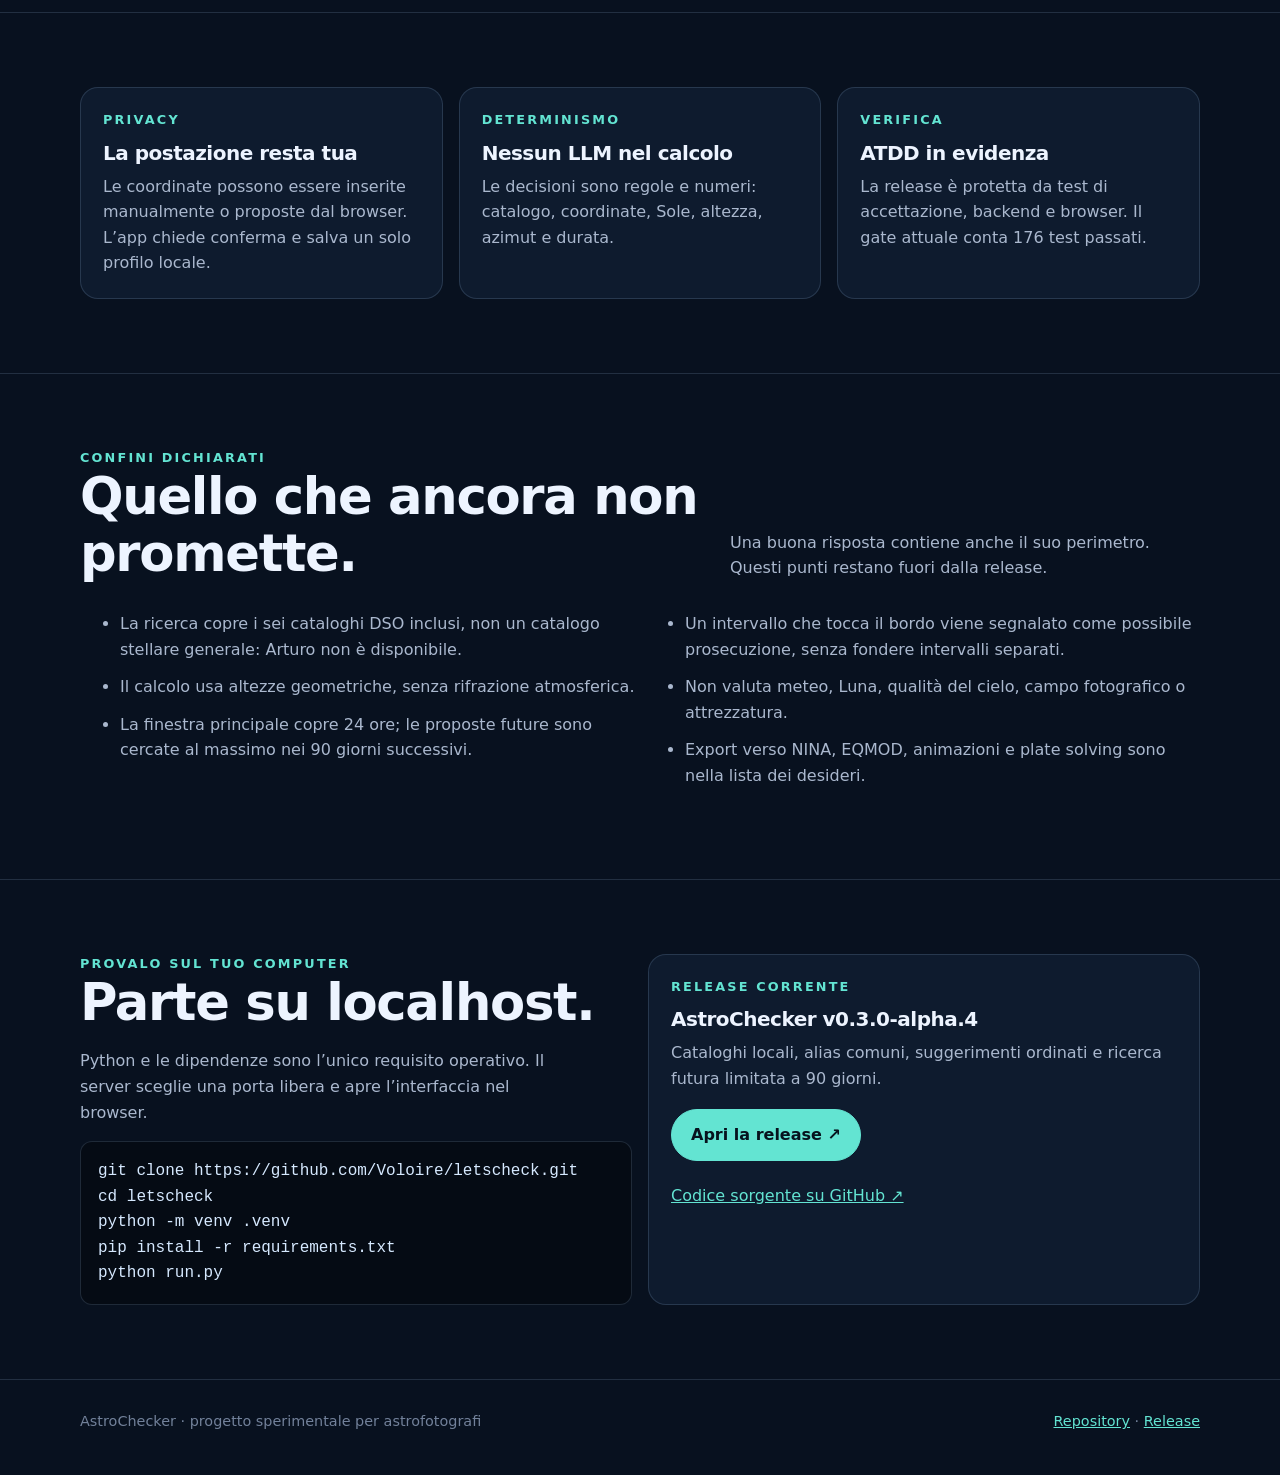
==== commit 86e9dede: "Prepara la release alpha.4" ====
--- a/docs/index.html
+++ b/docs/index.html
@@ -125,12 +125,12 @@
     <div class="shell hero">
       <div class="hero-grid">
         <div>
-          <div class="eyebrow">v0.3.0-alpha.3 · open source in evoluzione</div>
+          <div class="eyebrow">v0.3.0-alpha.4 · open source in evoluzione</div>
           <h1>Il cielo visibile dal tuo <em>balcone.</em></h1>
           <p class="lead">AstroChecker aiuta gli astrofotografi a capire se un oggetto resterà nella finestra di cielo accessibile, al buio, per tutta la durata della ripresa.</p>
           <div class="actions">
             <a class="button primary" href="#come-funziona">Scopri come funziona <span aria-hidden="true">↓</span></a>
-            <a class="button" href="https://github.com/Voloire/letscheck/releases/tag/v0.3.0-alpha.3">Release alpha.3 ↗</a>
+            <a class="button" href="https://github.com/Voloire/letscheck/releases/tag/v0.3.0-alpha.4">Release alpha.4 ↗</a>
           </div>
         </div>
         <div class="sky-card" aria-label="Illustrazione di una traiettoria nel cielo">
@@ -196,7 +196,7 @@
 python -m venv .venv
 pip install -r requirements.txt
 python run.py</code></pre></div>
-      <div class="card"><div class="eyebrow">Release corrente</div><h3>AstroChecker v0.3.0-alpha.3</h3><p>Cataloghi locali, alias comuni, suggerimenti ordinati e ricerca futura limitata a 90 giorni.</p><p style="margin-top:18px"><a class="button primary" href="https://github.com/Voloire/letscheck/releases/tag/v0.3.0-alpha.3">Apri la release ↗</a></p><p style="margin-top:22px"><a href="https://github.com/Voloire/letscheck">Codice sorgente su GitHub ↗</a></p></div>
+      <div class="card"><div class="eyebrow">Release corrente</div><h3>AstroChecker v0.3.0-alpha.4</h3><p>Cataloghi locali, alias comuni, suggerimenti ordinati e ricerca futura limitata a 90 giorni.</p><p style="margin-top:18px"><a class="button primary" href="https://github.com/Voloire/letscheck/releases/tag/v0.3.0-alpha.4">Apri la release ↗</a></p><p style="margin-top:22px"><a href="https://github.com/Voloire/letscheck">Codice sorgente su GitHub ↗</a></p></div>
     </div></section>
   </main>
 
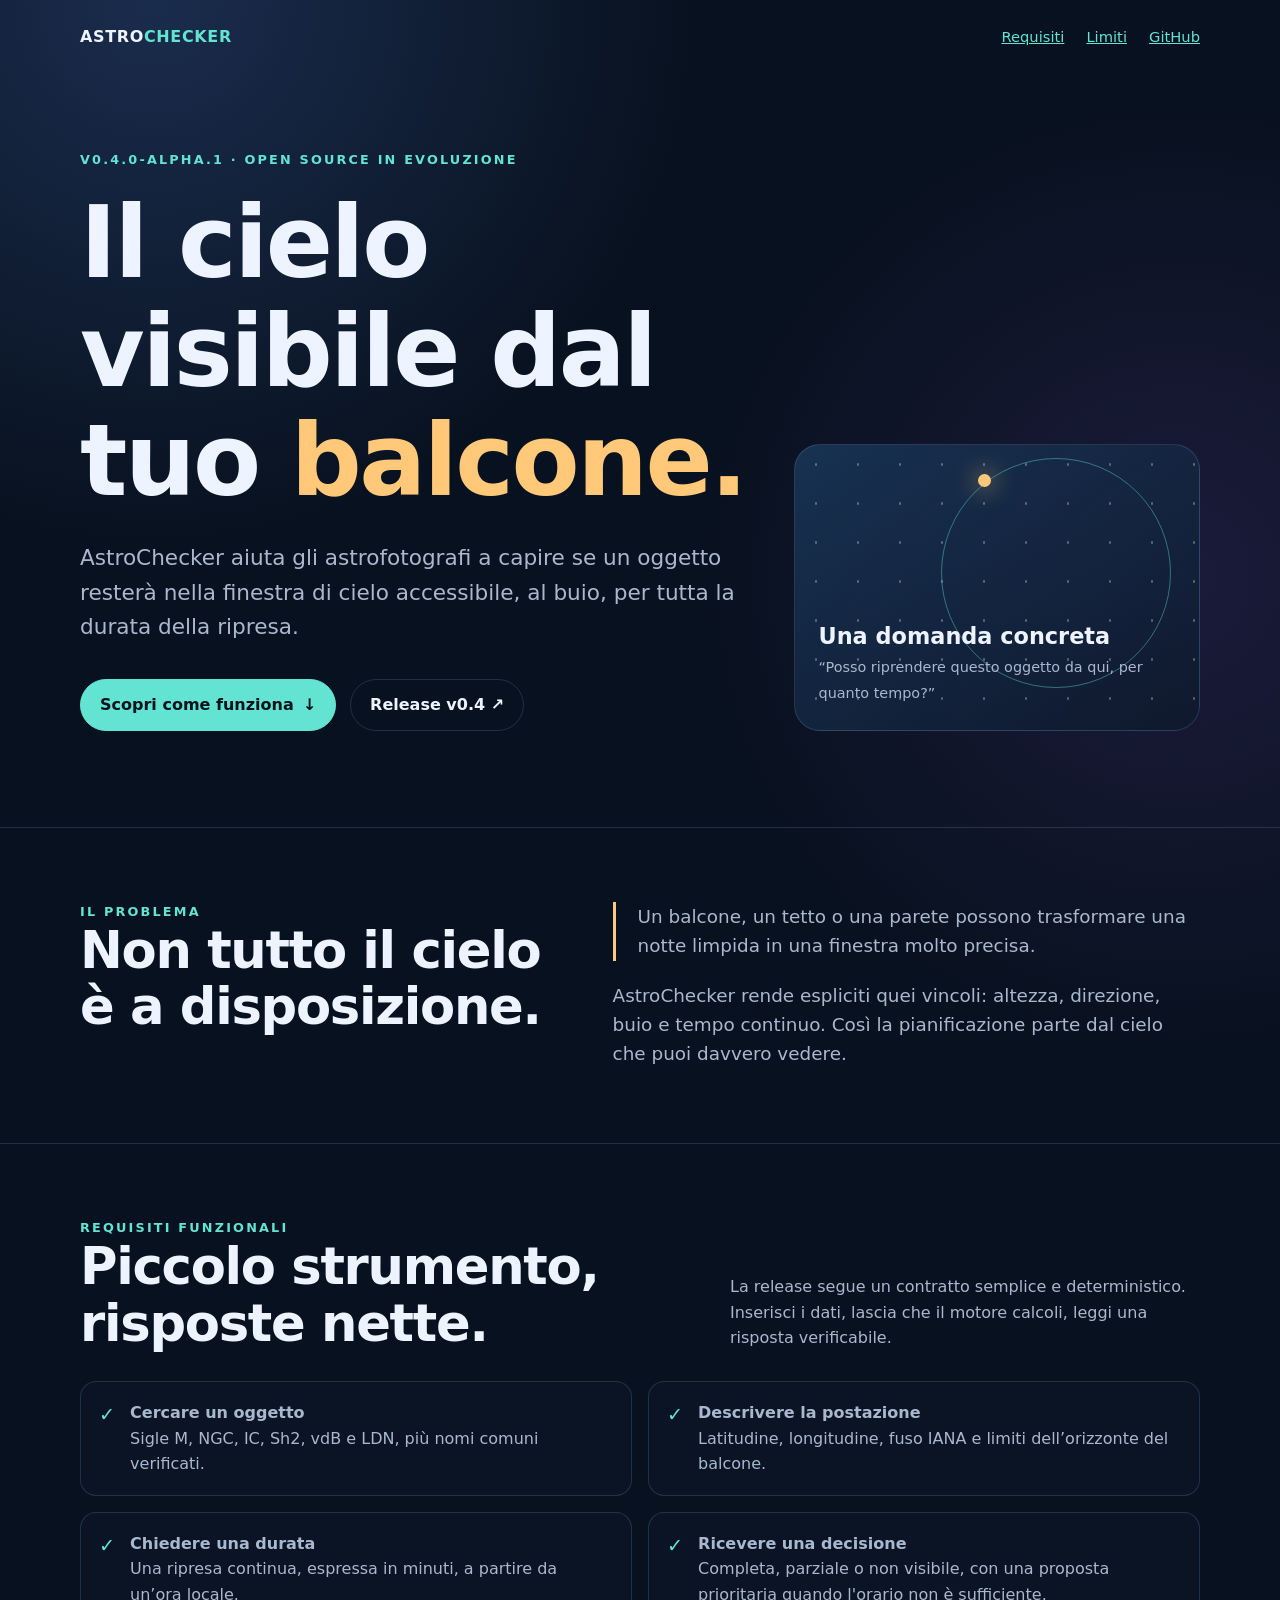
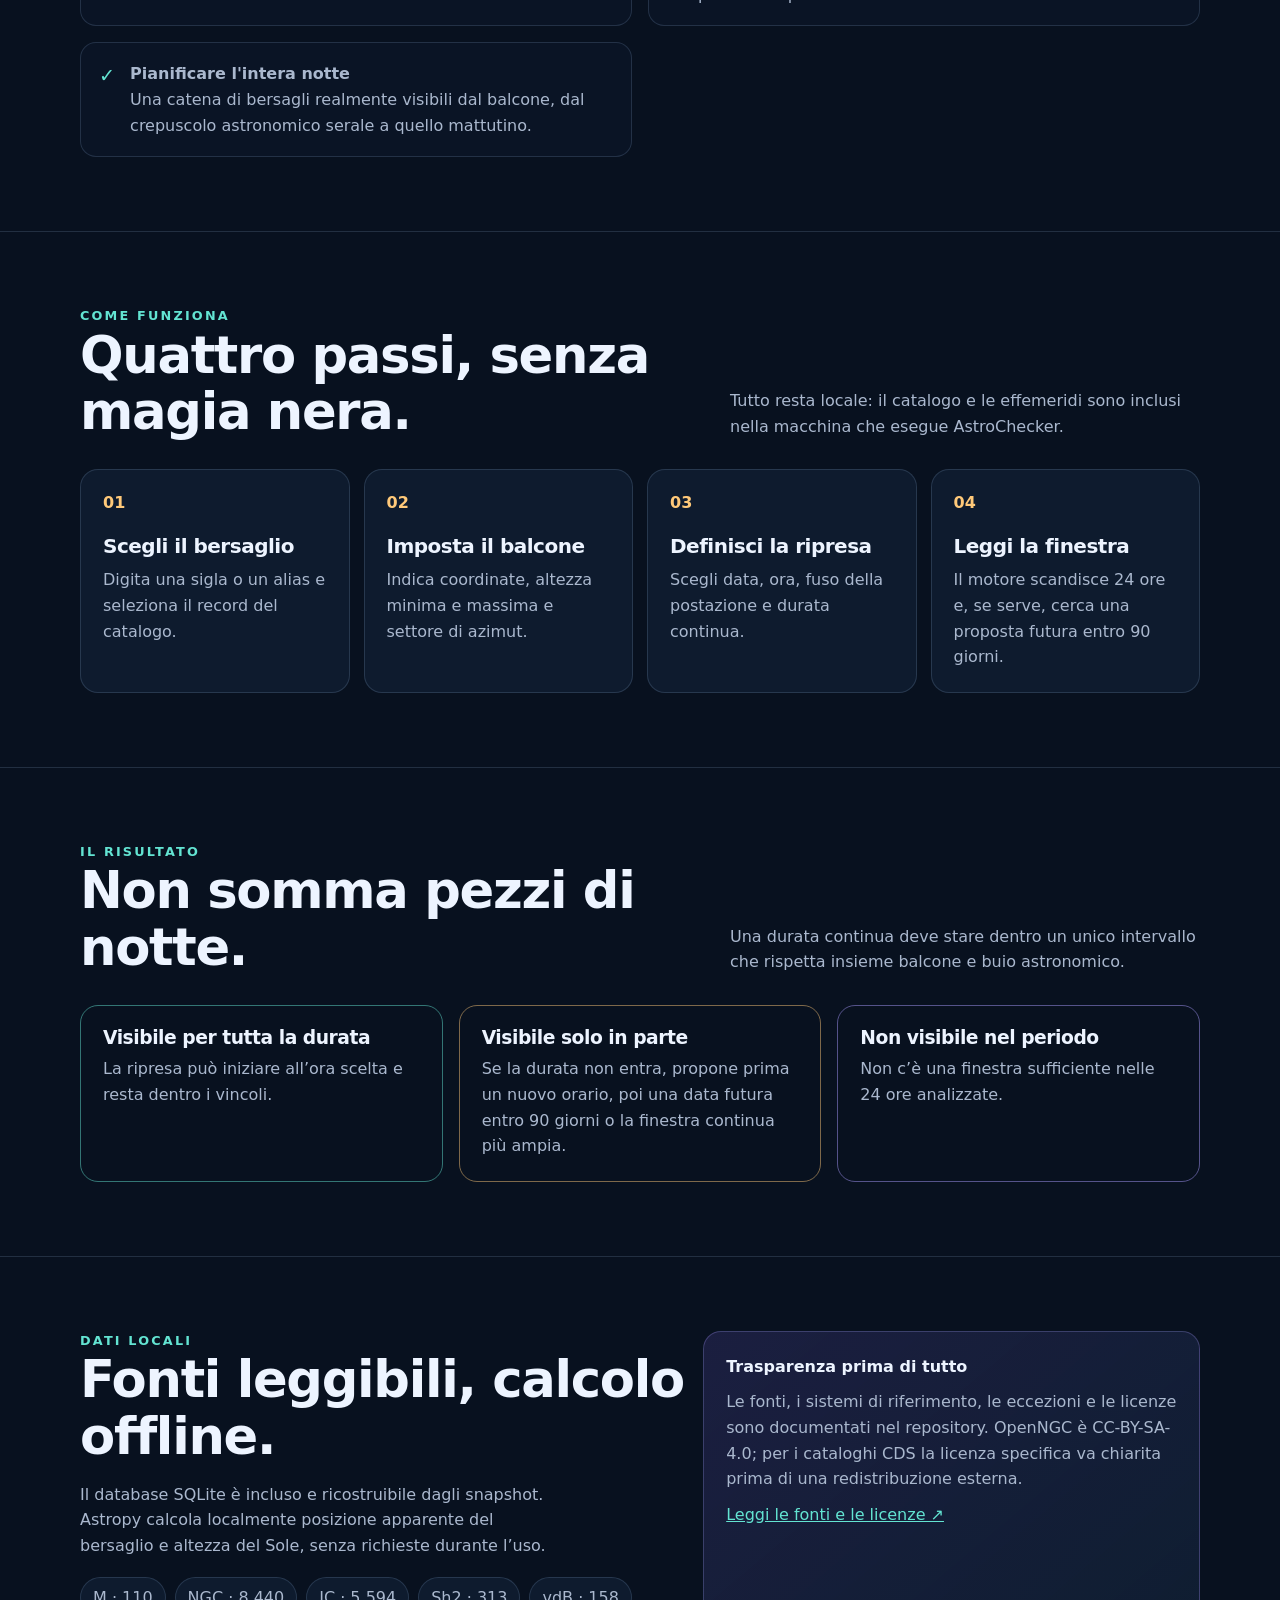
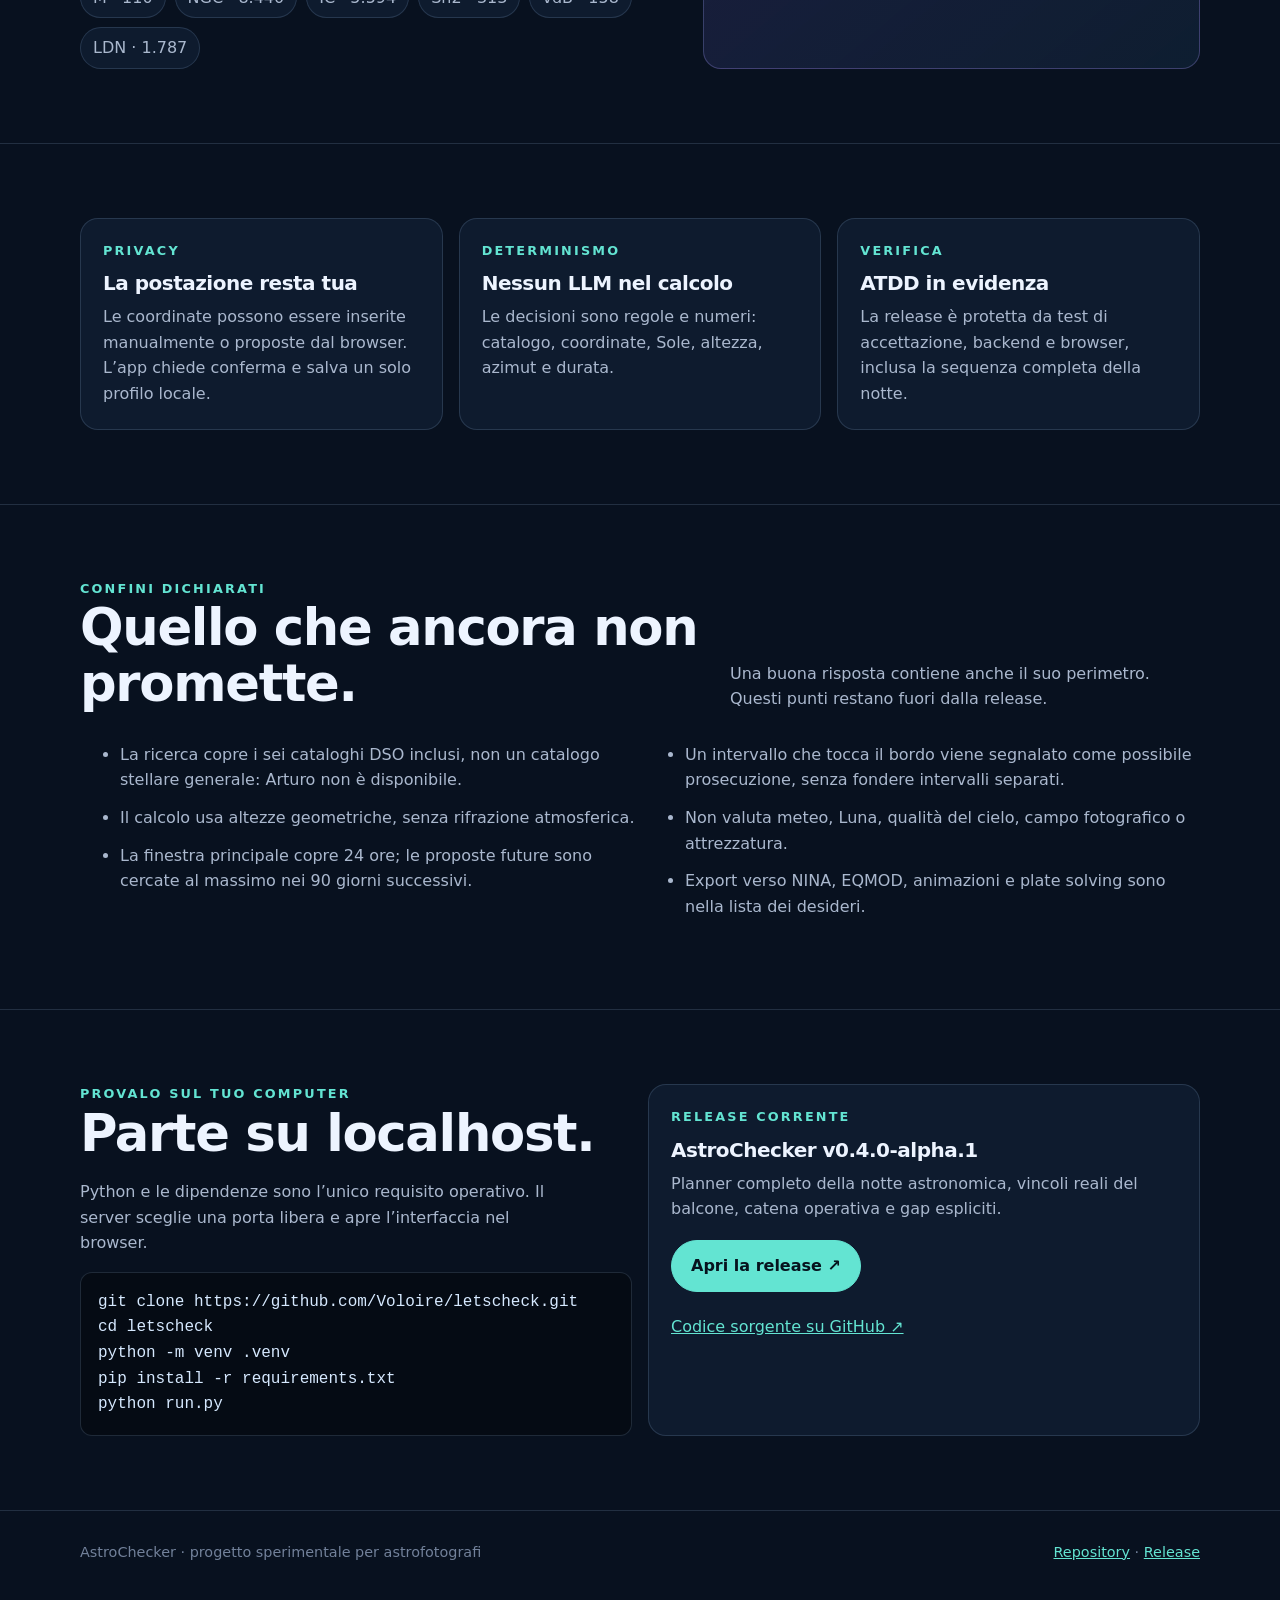
==== commit fcb58864: "feat: plan complete astronomical nights" ====
--- a/docs/index.html
+++ b/docs/index.html
@@ -1,205 +1,206 @@
-<!doctype html>
-<html lang="it">
-<head>
-  <meta charset="utf-8">
-  <meta name="viewport" content="width=device-width, initial-scale=1">
-  <meta name="description" content="AstroChecker: pianifica una sessione fotografica dal tuo balcone, con dati locali e criteri trasparenti.">
-  <title>AstroChecker · Pianifica il cielo dal tuo balcone</title>
-  <style>
-    :root {
-      color-scheme: dark;
-      --ink: #edf4ff;
-      --muted: #aab8ce;
-      --faint: #72819a;
-      --bg: #08111f;
-      --panel: rgba(17, 31, 52, .78);
-      --line: rgba(152, 181, 221, .18);
-      --cyan: #63e4d2;
-      --amber: #ffc979;
-      --violet: #a99cff;
-      --max: 1120px;
-    }
-    * { box-sizing: border-box; }
-    html { scroll-behavior: smooth; }
-    body {
-      margin: 0;
-      color: var(--ink);
-      background:
-        radial-gradient(circle at 12% 0%, rgba(76, 119, 202, .27), transparent 34rem),
-        radial-gradient(circle at 92% 12%, rgba(117, 74, 185, .18), transparent 30rem),
-        var(--bg);
-      font: 16px/1.6 system-ui, -apple-system, BlinkMacSystemFont, "Segoe UI", sans-serif;
-    }
-    a { color: var(--cyan); }
-    a:focus-visible, button:focus-visible { outline: 3px solid var(--amber); outline-offset: 4px; }
-    .shell { width: min(calc(100% - 40px), var(--max)); margin: 0 auto; }
-    .topbar { display: flex; justify-content: space-between; align-items: center; padding: 24px 0; }
-    .brand { color: var(--ink); text-decoration: none; font-weight: 750; letter-spacing: .04em; }
-    .brand span { color: var(--cyan); }
-    .toplinks { display: flex; gap: 22px; font-size: .92rem; }
-    .hero { padding: 76px 0 96px; position: relative; }
-    .eyebrow { color: var(--cyan); font-size: .8rem; font-weight: 800; letter-spacing: .17em; text-transform: uppercase; }
-    h1, h2, h3 { line-height: 1.1; margin: 0; letter-spacing: -.025em; }
-    h1 { max-width: 820px; font-size: clamp(2.8rem, 8vw, 6.2rem); margin-top: 18px; }
-    h1 em { color: var(--amber); font-style: normal; }
-    .lead { color: var(--muted); font-size: clamp(1.1rem, 2vw, 1.35rem); max-width: 680px; margin: 26px 0 34px; }
-    .actions { display: flex; flex-wrap: wrap; gap: 14px; }
-    .button { border: 1px solid var(--line); border-radius: 999px; color: var(--ink); display: inline-flex; align-items: center; gap: 9px; padding: 12px 19px; text-decoration: none; font-weight: 700; }
-    .button.primary { color: #06131e; background: var(--cyan); border-color: var(--cyan); }
-    .button:hover { transform: translateY(-1px); }
-    .hero-grid { display: grid; grid-template-columns: 1.25fr .75fr; gap: 36px; align-items: end; }
-    .sky-card { min-height: 250px; border: 1px solid var(--line); border-radius: 26px; background: linear-gradient(145deg, rgba(25, 53, 87, .9), rgba(14, 24, 43, .78)); padding: 24px; position: relative; overflow: hidden; }
-    .sky-card:before { content: ""; position: absolute; inset: 0; background-image: radial-gradient(circle, rgba(255,255,255,.75) 0 1px, transparent 1.5px); background-size: 42px 39px; opacity: .4; }
-    .orbit { position: absolute; width: 230px; height: 230px; border: 1px solid rgba(99, 228, 210, .42); border-radius: 50%; right: 28px; top: 13px; }
-    .orbit:after { content: ""; position: absolute; width: 13px; height: 13px; border-radius: 50%; background: var(--amber); top: 15px; left: 36px; box-shadow: 0 0 25px var(--amber); }
-    .sky-copy { position: relative; z-index: 1; margin-top: 150px; }
-    .sky-copy strong { display: block; font-size: 1.4rem; }
-    .sky-copy span { color: var(--muted); font-size: .9rem; }
-    section { padding: 74px 0; border-top: 1px solid var(--line); }
-    .section-heading { display: flex; justify-content: space-between; gap: 30px; align-items: end; margin-bottom: 30px; }
-    h2 { font-size: clamp(2rem, 4vw, 3.2rem); }
-    .section-intro { max-width: 470px; color: var(--muted); margin: 0; }
-    .problem { display: grid; grid-template-columns: .9fr 1.1fr; gap: 52px; }
-    .problem p { color: var(--muted); font-size: 1.15rem; margin: 0; }
-    .quote { border-left: 3px solid var(--amber); padding-left: 22px; color: var(--ink); font-size: 1.35rem; }
-    .cards { display: grid; grid-template-columns: repeat(3, 1fr); gap: 16px; }
-    .card { border: 1px solid var(--line); border-radius: 18px; background: var(--panel); padding: 22px; }
-    .card .number { color: var(--cyan); font-weight: 800; font-size: .83rem; letter-spacing: .14em; }
-    .card h3 { margin-top: 11px; font-size: 1.25rem; }
-    .card p { color: var(--muted); margin: 10px 0 0; }
-    .requirements { display: grid; grid-template-columns: 1fr 1fr; gap: 16px; }
-    .requirement { display: flex; gap: 15px; border: 1px solid var(--line); border-radius: 16px; padding: 18px; background: rgba(12, 24, 42, .62); }
-    .check { color: var(--cyan); font-size: 1.2rem; font-weight: 900; }
-    .requirement strong { display: block; }
-    .requirement span:last-child { color: var(--muted); }
-    .flow { counter-reset: step; display: grid; grid-template-columns: repeat(4, 1fr); gap: 14px; }
-    .flow .card { position: relative; padding-top: 54px; }
-    .flow .card:before { counter-increment: step; content: counter(step, decimal-leading-zero); position: absolute; top: 20px; left: 22px; color: var(--amber); font-weight: 850; }
-    .results { display: grid; grid-template-columns: repeat(3, 1fr); gap: 16px; }
-    .result { padding: 22px; border-radius: 18px; border: 1px solid var(--line); }
-    .result h3 { margin-bottom: 8px; }
-    .result p { color: var(--muted); margin: 0; }
-    .result.full { border-color: rgba(99, 228, 210, .48); }
-    .result.partial { border-color: rgba(255, 201, 121, .48); }
-    .result.none { border-color: rgba(169, 156, 255, .48); }
-    .data-grid { display: grid; grid-template-columns: 1.1fr .9fr; gap: 16px; }
-    .catalogs { display: flex; flex-wrap: wrap; gap: 9px; margin-top: 18px; }
-    .pill { border: 1px solid var(--line); border-radius: 999px; padding: 7px 12px; color: var(--muted); background: rgba(16, 31, 53, .75); }
-    .note { border-radius: 18px; padding: 22px; background: linear-gradient(140deg, rgba(84, 70, 160, .26), rgba(20, 42, 65, .52)); border: 1px solid rgba(169, 156, 255, .27); }
-    .note p { color: var(--muted); margin: 10px 0 0; }
-    .limits { columns: 2; column-gap: 50px; color: var(--muted); }
-    .limits li { break-inside: avoid; margin-bottom: 12px; }
-    .launch { display: grid; grid-template-columns: 1fr 1fr; gap: 16px; align-items: stretch; }
-    pre { overflow-x: auto; white-space: pre-wrap; overflow-wrap: anywhere; margin: 16px 0 0; padding: 17px; border-radius: 12px; color: #d6e9ff; background: #050b14; border: 1px solid var(--line); }
-    .hero-grid > *, .problem > *, .data-grid > *, .launch > * { min-width: 0; }
-    code { font-family: ui-monospace, SFMono-Regular, Consolas, monospace; }
-    footer { border-top: 1px solid var(--line); padding: 30px 0 42px; color: var(--faint); font-size: .9rem; }
-    footer .shell { display: flex; justify-content: space-between; gap: 20px; }
-    @media (max-width: 800px) {
-      .shell { width: min(calc(100% - 28px), var(--max)); }
-      .topbar { align-items: flex-start; }
-      .toplinks { gap: 12px; flex-direction: column; align-items: flex-end; }
-      .hero { padding: 50px 0 68px; }
-      .hero-grid, .problem, .data-grid, .launch { grid-template-columns: 1fr; }
-      .sky-card { min-height: 205px; }
-      .cards, .results, .flow { grid-template-columns: 1fr; }
-      .requirements { grid-template-columns: 1fr; }
-      .section-heading { display: block; }
-      .section-intro { margin-top: 14px; }
-      .limits { columns: 1; }
-      footer .shell { display: block; }
-    }
-  </style>
-</head>
-<body>
-  <header class="shell topbar">
-    <a class="brand" href="#top">ASTRO<span>CHECKER</span></a>
-    <nav class="toplinks" aria-label="Navigazione principale">
-      <a href="#requisiti">Requisiti</a>
-      <a href="#limiti">Limiti</a>
-      <a href="https://github.com/Voloire/letscheck">GitHub</a>
-    </nav>
-  </header>
-
-  <main id="top">
-    <div class="shell hero">
-      <div class="hero-grid">
-        <div>
-          <div class="eyebrow">v0.3.0-alpha.4 · open source in evoluzione</div>
-          <h1>Il cielo visibile dal tuo <em>balcone.</em></h1>
-          <p class="lead">AstroChecker aiuta gli astrofotografi a capire se un oggetto resterà nella finestra di cielo accessibile, al buio, per tutta la durata della ripresa.</p>
-          <div class="actions">
-            <a class="button primary" href="#come-funziona">Scopri come funziona <span aria-hidden="true">↓</span></a>
-            <a class="button" href="https://github.com/Voloire/letscheck/releases/tag/v0.3.0-alpha.4">Release alpha.4 ↗</a>
-          </div>
-        </div>
-        <div class="sky-card" aria-label="Illustrazione di una traiettoria nel cielo">
-          <div class="orbit" aria-hidden="true"></div>
-          <div class="sky-copy"><strong>Una domanda concreta</strong><span>“Posso riprendere questo oggetto da qui, per quanto tempo?”</span></div>
-        </div>
-      </div>
-    </div>
-
-    <section id="problema"><div class="shell problem">
-      <div><div class="eyebrow">Il problema</div><h2>Non tutto il cielo è a disposizione.</h2></div>
-      <div><p class="quote">Un balcone, un tetto o una parete possono trasformare una notte limpida in una finestra molto precisa.</p><p style="margin-top:20px">AstroChecker rende espliciti quei vincoli: altezza, direzione, buio e tempo continuo. Così la pianificazione parte dal cielo che puoi davvero vedere.</p></div>
-    </div></section>
-
-    <section id="requisiti"><div class="shell">
-      <div class="section-heading"><div><div class="eyebrow">Requisiti funzionali</div><h2>Piccolo strumento, risposte nette.</h2></div><p class="section-intro">La release segue un contratto semplice e deterministico. Inserisci i dati, lascia che il motore calcoli, leggi una risposta verificabile.</p></div>
-      <div class="requirements">
-        <div class="requirement"><span class="check">✓</span><span><strong>Cercare un oggetto</strong><span>Sigle M, NGC, IC, Sh2, vdB e LDN, più nomi comuni verificati.</span></span></div>
-        <div class="requirement"><span class="check">✓</span><span><strong>Descrivere la postazione</strong><span>Latitudine, longitudine, fuso IANA e limiti dell’orizzonte del balcone.</span></span></div>
-        <div class="requirement"><span class="check">✓</span><span><strong>Chiedere una durata</strong><span>Una ripresa continua, espressa in minuti, a partire da un’ora locale.</span></span></div>
+<!doctype html>
+<html lang="it">
+<head>
+  <meta charset="utf-8">
+  <meta name="viewport" content="width=device-width, initial-scale=1">
+  <meta name="description" content="AstroChecker: pianifica una sessione fotografica dal tuo balcone, con dati locali e criteri trasparenti.">
+  <title>AstroChecker · Pianifica il cielo dal tuo balcone</title>
+  <style>
+    :root {
+      color-scheme: dark;
+      --ink: #edf4ff;
+      --muted: #aab8ce;
+      --faint: #72819a;
+      --bg: #08111f;
+      --panel: rgba(17, 31, 52, .78);
+      --line: rgba(152, 181, 221, .18);
+      --cyan: #63e4d2;
+      --amber: #ffc979;
+      --violet: #a99cff;
+      --max: 1120px;
+    }
+    * { box-sizing: border-box; }
+    html { scroll-behavior: smooth; }
+    body {
+      margin: 0;
+      color: var(--ink);
+      background:
+        radial-gradient(circle at 12% 0%, rgba(76, 119, 202, .27), transparent 34rem),
+        radial-gradient(circle at 92% 12%, rgba(117, 74, 185, .18), transparent 30rem),
+        var(--bg);
+      font: 16px/1.6 system-ui, -apple-system, BlinkMacSystemFont, "Segoe UI", sans-serif;
+    }
+    a { color: var(--cyan); }
+    a:focus-visible, button:focus-visible { outline: 3px solid var(--amber); outline-offset: 4px; }
+    .shell { width: min(calc(100% - 40px), var(--max)); margin: 0 auto; }
+    .topbar { display: flex; justify-content: space-between; align-items: center; padding: 24px 0; }
+    .brand { color: var(--ink); text-decoration: none; font-weight: 750; letter-spacing: .04em; }
+    .brand span { color: var(--cyan); }
+    .toplinks { display: flex; gap: 22px; font-size: .92rem; }
+    .hero { padding: 76px 0 96px; position: relative; }
+    .eyebrow { color: var(--cyan); font-size: .8rem; font-weight: 800; letter-spacing: .17em; text-transform: uppercase; }
+    h1, h2, h3 { line-height: 1.1; margin: 0; letter-spacing: -.025em; }
+    h1 { max-width: 820px; font-size: clamp(2.8rem, 8vw, 6.2rem); margin-top: 18px; }
+    h1 em { color: var(--amber); font-style: normal; }
+    .lead { color: var(--muted); font-size: clamp(1.1rem, 2vw, 1.35rem); max-width: 680px; margin: 26px 0 34px; }
+    .actions { display: flex; flex-wrap: wrap; gap: 14px; }
+    .button { border: 1px solid var(--line); border-radius: 999px; color: var(--ink); display: inline-flex; align-items: center; gap: 9px; padding: 12px 19px; text-decoration: none; font-weight: 700; }
+    .button.primary { color: #06131e; background: var(--cyan); border-color: var(--cyan); }
+    .button:hover { transform: translateY(-1px); }
+    .hero-grid { display: grid; grid-template-columns: 1.25fr .75fr; gap: 36px; align-items: end; }
+    .sky-card { min-height: 250px; border: 1px solid var(--line); border-radius: 26px; background: linear-gradient(145deg, rgba(25, 53, 87, .9), rgba(14, 24, 43, .78)); padding: 24px; position: relative; overflow: hidden; }
+    .sky-card:before { content: ""; position: absolute; inset: 0; background-image: radial-gradient(circle, rgba(255,255,255,.75) 0 1px, transparent 1.5px); background-size: 42px 39px; opacity: .4; }
+    .orbit { position: absolute; width: 230px; height: 230px; border: 1px solid rgba(99, 228, 210, .42); border-radius: 50%; right: 28px; top: 13px; }
+    .orbit:after { content: ""; position: absolute; width: 13px; height: 13px; border-radius: 50%; background: var(--amber); top: 15px; left: 36px; box-shadow: 0 0 25px var(--amber); }
+    .sky-copy { position: relative; z-index: 1; margin-top: 150px; }
+    .sky-copy strong { display: block; font-size: 1.4rem; }
+    .sky-copy span { color: var(--muted); font-size: .9rem; }
+    section { padding: 74px 0; border-top: 1px solid var(--line); }
+    .section-heading { display: flex; justify-content: space-between; gap: 30px; align-items: end; margin-bottom: 30px; }
+    h2 { font-size: clamp(2rem, 4vw, 3.2rem); }
+    .section-intro { max-width: 470px; color: var(--muted); margin: 0; }
+    .problem { display: grid; grid-template-columns: .9fr 1.1fr; gap: 52px; }
+    .problem p { color: var(--muted); font-size: 1.15rem; margin: 0; }
+    .quote { border-left: 3px solid var(--amber); padding-left: 22px; color: var(--ink); font-size: 1.35rem; }
+    .cards { display: grid; grid-template-columns: repeat(3, 1fr); gap: 16px; }
+    .card { border: 1px solid var(--line); border-radius: 18px; background: var(--panel); padding: 22px; }
+    .card .number { color: var(--cyan); font-weight: 800; font-size: .83rem; letter-spacing: .14em; }
+    .card h3 { margin-top: 11px; font-size: 1.25rem; }
+    .card p { color: var(--muted); margin: 10px 0 0; }
+    .requirements { display: grid; grid-template-columns: 1fr 1fr; gap: 16px; }
+    .requirement { display: flex; gap: 15px; border: 1px solid var(--line); border-radius: 16px; padding: 18px; background: rgba(12, 24, 42, .62); }
+    .check { color: var(--cyan); font-size: 1.2rem; font-weight: 900; }
+    .requirement strong { display: block; }
+    .requirement span:last-child { color: var(--muted); }
+    .flow { counter-reset: step; display: grid; grid-template-columns: repeat(4, 1fr); gap: 14px; }
+    .flow .card { position: relative; padding-top: 54px; }
+    .flow .card:before { counter-increment: step; content: counter(step, decimal-leading-zero); position: absolute; top: 20px; left: 22px; color: var(--amber); font-weight: 850; }
+    .results { display: grid; grid-template-columns: repeat(3, 1fr); gap: 16px; }
+    .result { padding: 22px; border-radius: 18px; border: 1px solid var(--line); }
+    .result h3 { margin-bottom: 8px; }
+    .result p { color: var(--muted); margin: 0; }
+    .result.full { border-color: rgba(99, 228, 210, .48); }
+    .result.partial { border-color: rgba(255, 201, 121, .48); }
+    .result.none { border-color: rgba(169, 156, 255, .48); }
+    .data-grid { display: grid; grid-template-columns: 1.1fr .9fr; gap: 16px; }
+    .catalogs { display: flex; flex-wrap: wrap; gap: 9px; margin-top: 18px; }
+    .pill { border: 1px solid var(--line); border-radius: 999px; padding: 7px 12px; color: var(--muted); background: rgba(16, 31, 53, .75); }
+    .note { border-radius: 18px; padding: 22px; background: linear-gradient(140deg, rgba(84, 70, 160, .26), rgba(20, 42, 65, .52)); border: 1px solid rgba(169, 156, 255, .27); }
+    .note p { color: var(--muted); margin: 10px 0 0; }
+    .limits { columns: 2; column-gap: 50px; color: var(--muted); }
+    .limits li { break-inside: avoid; margin-bottom: 12px; }
+    .launch { display: grid; grid-template-columns: 1fr 1fr; gap: 16px; align-items: stretch; }
+    pre { overflow-x: auto; white-space: pre-wrap; overflow-wrap: anywhere; margin: 16px 0 0; padding: 17px; border-radius: 12px; color: #d6e9ff; background: #050b14; border: 1px solid var(--line); }
+    .hero-grid > *, .problem > *, .data-grid > *, .launch > * { min-width: 0; }
+    code { font-family: ui-monospace, SFMono-Regular, Consolas, monospace; }
+    footer { border-top: 1px solid var(--line); padding: 30px 0 42px; color: var(--faint); font-size: .9rem; }
+    footer .shell { display: flex; justify-content: space-between; gap: 20px; }
+    @media (max-width: 800px) {
+      .shell { width: min(calc(100% - 28px), var(--max)); }
+      .topbar { align-items: flex-start; }
+      .toplinks { gap: 12px; flex-direction: column; align-items: flex-end; }
+      .hero { padding: 50px 0 68px; }
+      .hero-grid, .problem, .data-grid, .launch { grid-template-columns: 1fr; }
+      .sky-card { min-height: 205px; }
+      .cards, .results, .flow { grid-template-columns: 1fr; }
+      .requirements { grid-template-columns: 1fr; }
+      .section-heading { display: block; }
+      .section-intro { margin-top: 14px; }
+      .limits { columns: 1; }
+      footer .shell { display: block; }
+    }
+  </style>
+</head>
+<body>
+  <header class="shell topbar">
+    <a class="brand" href="#top">ASTRO<span>CHECKER</span></a>
+    <nav class="toplinks" aria-label="Navigazione principale">
+      <a href="#requisiti">Requisiti</a>
+      <a href="#limiti">Limiti</a>
+      <a href="https://github.com/Voloire/letscheck">GitHub</a>
+    </nav>
+  </header>
+
+  <main id="top">
+    <div class="shell hero">
+      <div class="hero-grid">
+        <div>
+          <div class="eyebrow">v0.4.0-alpha.1 · open source in evoluzione</div>
+          <h1>Il cielo visibile dal tuo <em>balcone.</em></h1>
+          <p class="lead">AstroChecker aiuta gli astrofotografi a capire se un oggetto resterà nella finestra di cielo accessibile, al buio, per tutta la durata della ripresa.</p>
+          <div class="actions">
+            <a class="button primary" href="#come-funziona">Scopri come funziona <span aria-hidden="true">↓</span></a>
+            <a class="button" href="https://github.com/Voloire/letscheck/releases/tag/v0.4.0-alpha.1">Release v0.4 ↗</a>
+          </div>
+        </div>
+        <div class="sky-card" aria-label="Illustrazione di una traiettoria nel cielo">
+          <div class="orbit" aria-hidden="true"></div>
+          <div class="sky-copy"><strong>Una domanda concreta</strong><span>“Posso riprendere questo oggetto da qui, per quanto tempo?”</span></div>
+        </div>
+      </div>
+    </div>
+
+    <section id="problema"><div class="shell problem">
+      <div><div class="eyebrow">Il problema</div><h2>Non tutto il cielo è a disposizione.</h2></div>
+      <div><p class="quote">Un balcone, un tetto o una parete possono trasformare una notte limpida in una finestra molto precisa.</p><p style="margin-top:20px">AstroChecker rende espliciti quei vincoli: altezza, direzione, buio e tempo continuo. Così la pianificazione parte dal cielo che puoi davvero vedere.</p></div>
+    </div></section>
+
+    <section id="requisiti"><div class="shell">
+      <div class="section-heading"><div><div class="eyebrow">Requisiti funzionali</div><h2>Piccolo strumento, risposte nette.</h2></div><p class="section-intro">La release segue un contratto semplice e deterministico. Inserisci i dati, lascia che il motore calcoli, leggi una risposta verificabile.</p></div>
+      <div class="requirements">
+        <div class="requirement"><span class="check">✓</span><span><strong>Cercare un oggetto</strong><span>Sigle M, NGC, IC, Sh2, vdB e LDN, più nomi comuni verificati.</span></span></div>
+        <div class="requirement"><span class="check">✓</span><span><strong>Descrivere la postazione</strong><span>Latitudine, longitudine, fuso IANA e limiti dell’orizzonte del balcone.</span></span></div>
+        <div class="requirement"><span class="check">✓</span><span><strong>Chiedere una durata</strong><span>Una ripresa continua, espressa in minuti, a partire da un’ora locale.</span></span></div>
         <div class="requirement"><span class="check">✓</span><span><strong>Ricevere una decisione</strong><span>Completa, parziale o non visibile, con una proposta prioritaria quando l'orario non è sufficiente.</span></span></div>
-      </div>
-    </div></section>
-
-    <section id="come-funziona"><div class="shell">
-      <div class="section-heading"><div><div class="eyebrow">Come funziona</div><h2>Quattro passi, senza magia nera.</h2></div><p class="section-intro">Tutto resta locale: il catalogo e le effemeridi sono inclusi nella macchina che esegue AstroChecker.</p></div>
-      <div class="flow">
-        <article class="card"><h3>Scegli il bersaglio</h3><p>Digita una sigla o un alias e seleziona il record del catalogo.</p></article>
-        <article class="card"><h3>Imposta il balcone</h3><p>Indica coordinate, altezza minima e massima e settore di azimut.</p></article>
-        <article class="card"><h3>Definisci la ripresa</h3><p>Scegli data, ora, fuso della postazione e durata continua.</p></article>
-        <article class="card"><h3>Leggi la finestra</h3><p>Il motore scandisce 24 ore e, se serve, cerca una proposta futura entro 90 giorni.</p></article>
-      </div>
-    </div></section>
-
-    <section id="risultati"><div class="shell">
-      <div class="section-heading"><div><div class="eyebrow">Il risultato</div><h2>Non somma pezzi di notte.</h2></div><p class="section-intro">Una durata continua deve stare dentro un unico intervallo che rispetta insieme balcone e buio astronomico.</p></div>
-      <div class="results">
-        <article class="result full"><h3>Visibile per tutta la durata</h3><p>La ripresa può iniziare all’ora scelta e resta dentro i vincoli.</p></article>
-        <article class="result partial"><h3>Visibile solo in parte</h3><p>Se la durata non entra, propone prima un nuovo orario, poi una data futura entro 90 giorni o la finestra continua più ampia.</p></article>
-        <article class="result none"><h3>Non visibile nel periodo</h3><p>Non c’è una finestra sufficiente nelle 24 ore analizzate.</p></article>
-      </div>
-    </div></section>
-
-    <section id="dati"><div class="shell data-grid">
-      <div><div class="eyebrow">Dati locali</div><h2>Fonti leggibili, calcolo offline.</h2><p class="section-intro" style="margin-top:18px">Il database SQLite è incluso e ricostruibile dagli snapshot. Astropy calcola localmente posizione apparente del bersaglio e altezza del Sole, senza richieste durante l’uso.</p><div class="catalogs"><span class="pill">M · 110</span><span class="pill">NGC · 8.440</span><span class="pill">IC · 5.594</span><span class="pill">Sh2 · 313</span><span class="pill">vdB · 158</span><span class="pill">LDN · 1.787</span></div></div>
-      <aside class="note"><strong>Trasparenza prima di tutto</strong><p>Le fonti, i sistemi di riferimento, le eccezioni e le licenze sono documentati nel repository. OpenNGC è CC-BY-SA-4.0; per i cataloghi CDS la licenza specifica va chiarita prima di una redistribuzione esterna.</p><p><a href="https://github.com/Voloire/letscheck/blob/main/FONTI-DATI.md">Leggi le fonti e le licenze ↗</a></p></aside>
-    </div></section>
-
-    <section id="privacy"><div class="shell cards">
-      <article class="card"><div class="eyebrow">Privacy</div><h3>La postazione resta tua</h3><p>Le coordinate possono essere inserite manualmente o proposte dal browser. L’app chiede conferma e salva un solo profilo locale.</p></article>
-      <article class="card"><div class="eyebrow">Determinismo</div><h3>Nessun LLM nel calcolo</h3><p>Le decisioni sono regole e numeri: catalogo, coordinate, Sole, altezza, azimut e durata.</p></article>
-      <article class="card"><div class="eyebrow">Verifica</div><h3>ATDD in evidenza</h3><p>La release è protetta da test di accettazione, backend e browser. Il gate attuale conta 176 test passati.</p></article>
-    </div></section>
-
-    <section id="limiti"><div class="shell">
-      <div class="section-heading"><div><div class="eyebrow">Confini dichiarati</div><h2>Quello che ancora non promette.</h2></div><p class="section-intro">Una buona risposta contiene anche il suo perimetro. Questi punti restano fuori dalla release.</p></div>
-      <ul class="limits"><li>La ricerca copre i sei cataloghi DSO inclusi, non un catalogo stellare generale: Arturo non è disponibile.</li><li>Il calcolo usa altezze geometriche, senza rifrazione atmosferica.</li><li>La finestra principale copre 24 ore; le proposte future sono cercate al massimo nei 90 giorni successivi.</li><li>Un intervallo che tocca il bordo viene segnalato come possibile prosecuzione, senza fondere intervalli separati.</li><li>Non valuta meteo, Luna, qualità del cielo, campo fotografico o attrezzatura.</li><li>Export verso NINA, EQMOD, animazioni e plate solving sono nella lista dei desideri.</li></ul>
-    </div></section>
-
-    <section id="avvio"><div class="shell launch">
-      <div><div class="eyebrow">Provalo sul tuo computer</div><h2>Parte su localhost.</h2><p class="section-intro" style="margin-top:18px">Python e le dipendenze sono l’unico requisito operativo. Il server sceglie una porta libera e apre l’interfaccia nel browser.</p><pre><code>git clone https://github.com/Voloire/letscheck.git
-cd letscheck
-python -m venv .venv
-pip install -r requirements.txt
-python run.py</code></pre></div>
-      <div class="card"><div class="eyebrow">Release corrente</div><h3>AstroChecker v0.3.0-alpha.4</h3><p>Cataloghi locali, alias comuni, suggerimenti ordinati e ricerca futura limitata a 90 giorni.</p><p style="margin-top:18px"><a class="button primary" href="https://github.com/Voloire/letscheck/releases/tag/v0.3.0-alpha.4">Apri la release ↗</a></p><p style="margin-top:22px"><a href="https://github.com/Voloire/letscheck">Codice sorgente su GitHub ↗</a></p></div>
-    </div></section>
-  </main>
-
-  <footer><div class="shell"><span>AstroChecker · progetto sperimentale per astrofotografi</span><span><a href="https://github.com/Voloire/letscheck">Repository</a> · <a href="https://github.com/Voloire/letscheck/releases">Release</a></span></div></footer>
-</body>
-</html>
+        <div class="requirement"><span class="check">✓</span><span><strong>Pianificare l'intera notte</strong><span>Una catena di bersagli realmente visibili dal balcone, dal crepuscolo astronomico serale a quello mattutino.</span></span></div>
+      </div>
+    </div></section>
+
+    <section id="come-funziona"><div class="shell">
+      <div class="section-heading"><div><div class="eyebrow">Come funziona</div><h2>Quattro passi, senza magia nera.</h2></div><p class="section-intro">Tutto resta locale: il catalogo e le effemeridi sono inclusi nella macchina che esegue AstroChecker.</p></div>
+      <div class="flow">
+        <article class="card"><h3>Scegli il bersaglio</h3><p>Digita una sigla o un alias e seleziona il record del catalogo.</p></article>
+        <article class="card"><h3>Imposta il balcone</h3><p>Indica coordinate, altezza minima e massima e settore di azimut.</p></article>
+        <article class="card"><h3>Definisci la ripresa</h3><p>Scegli data, ora, fuso della postazione e durata continua.</p></article>
+        <article class="card"><h3>Leggi la finestra</h3><p>Il motore scandisce 24 ore e, se serve, cerca una proposta futura entro 90 giorni.</p></article>
+      </div>
+    </div></section>
+
+    <section id="risultati"><div class="shell">
+      <div class="section-heading"><div><div class="eyebrow">Il risultato</div><h2>Non somma pezzi di notte.</h2></div><p class="section-intro">Una durata continua deve stare dentro un unico intervallo che rispetta insieme balcone e buio astronomico.</p></div>
+      <div class="results">
+        <article class="result full"><h3>Visibile per tutta la durata</h3><p>La ripresa può iniziare all’ora scelta e resta dentro i vincoli.</p></article>
+        <article class="result partial"><h3>Visibile solo in parte</h3><p>Se la durata non entra, propone prima un nuovo orario, poi una data futura entro 90 giorni o la finestra continua più ampia.</p></article>
+        <article class="result none"><h3>Non visibile nel periodo</h3><p>Non c’è una finestra sufficiente nelle 24 ore analizzate.</p></article>
+      </div>
+    </div></section>
+
+    <section id="dati"><div class="shell data-grid">
+      <div><div class="eyebrow">Dati locali</div><h2>Fonti leggibili, calcolo offline.</h2><p class="section-intro" style="margin-top:18px">Il database SQLite è incluso e ricostruibile dagli snapshot. Astropy calcola localmente posizione apparente del bersaglio e altezza del Sole, senza richieste durante l’uso.</p><div class="catalogs"><span class="pill">M · 110</span><span class="pill">NGC · 8.440</span><span class="pill">IC · 5.594</span><span class="pill">Sh2 · 313</span><span class="pill">vdB · 158</span><span class="pill">LDN · 1.787</span></div></div>
+      <aside class="note"><strong>Trasparenza prima di tutto</strong><p>Le fonti, i sistemi di riferimento, le eccezioni e le licenze sono documentati nel repository. OpenNGC è CC-BY-SA-4.0; per i cataloghi CDS la licenza specifica va chiarita prima di una redistribuzione esterna.</p><p><a href="https://github.com/Voloire/letscheck/blob/main/FONTI-DATI.md">Leggi le fonti e le licenze ↗</a></p></aside>
+    </div></section>
+
+    <section id="privacy"><div class="shell cards">
+      <article class="card"><div class="eyebrow">Privacy</div><h3>La postazione resta tua</h3><p>Le coordinate possono essere inserite manualmente o proposte dal browser. L’app chiede conferma e salva un solo profilo locale.</p></article>
+      <article class="card"><div class="eyebrow">Determinismo</div><h3>Nessun LLM nel calcolo</h3><p>Le decisioni sono regole e numeri: catalogo, coordinate, Sole, altezza, azimut e durata.</p></article>
+      <article class="card"><div class="eyebrow">Verifica</div><h3>ATDD in evidenza</h3><p>La release è protetta da test di accettazione, backend e browser, inclusa la sequenza completa della notte.</p></article>
+    </div></section>
+
+    <section id="limiti"><div class="shell">
+      <div class="section-heading"><div><div class="eyebrow">Confini dichiarati</div><h2>Quello che ancora non promette.</h2></div><p class="section-intro">Una buona risposta contiene anche il suo perimetro. Questi punti restano fuori dalla release.</p></div>
+      <ul class="limits"><li>La ricerca copre i sei cataloghi DSO inclusi, non un catalogo stellare generale: Arturo non è disponibile.</li><li>Il calcolo usa altezze geometriche, senza rifrazione atmosferica.</li><li>La finestra principale copre 24 ore; le proposte future sono cercate al massimo nei 90 giorni successivi.</li><li>Un intervallo che tocca il bordo viene segnalato come possibile prosecuzione, senza fondere intervalli separati.</li><li>Non valuta meteo, Luna, qualità del cielo, campo fotografico o attrezzatura.</li><li>Export verso NINA, EQMOD, animazioni e plate solving sono nella lista dei desideri.</li></ul>
+    </div></section>
+
+    <section id="avvio"><div class="shell launch">
+      <div><div class="eyebrow">Provalo sul tuo computer</div><h2>Parte su localhost.</h2><p class="section-intro" style="margin-top:18px">Python e le dipendenze sono l’unico requisito operativo. Il server sceglie una porta libera e apre l’interfaccia nel browser.</p><pre><code>git clone https://github.com/Voloire/letscheck.git
+cd letscheck
+python -m venv .venv
+pip install -r requirements.txt
+python run.py</code></pre></div>
+      <div class="card"><div class="eyebrow">Release corrente</div><h3>AstroChecker v0.4.0-alpha.1</h3><p>Planner completo della notte astronomica, vincoli reali del balcone, catena operativa e gap espliciti.</p><p style="margin-top:18px"><a class="button primary" href="https://github.com/Voloire/letscheck/releases/tag/v0.4.0-alpha.1">Apri la release ↗</a></p><p style="margin-top:22px"><a href="https://github.com/Voloire/letscheck">Codice sorgente su GitHub ↗</a></p></div>
+    </div></section>
+  </main>
+
+  <footer><div class="shell"><span>AstroChecker · progetto sperimentale per astrofotografi</span><span><a href="https://github.com/Voloire/letscheck">Repository</a> · <a href="https://github.com/Voloire/letscheck/releases">Release</a></span></div></footer>
+</body>
+</html>
